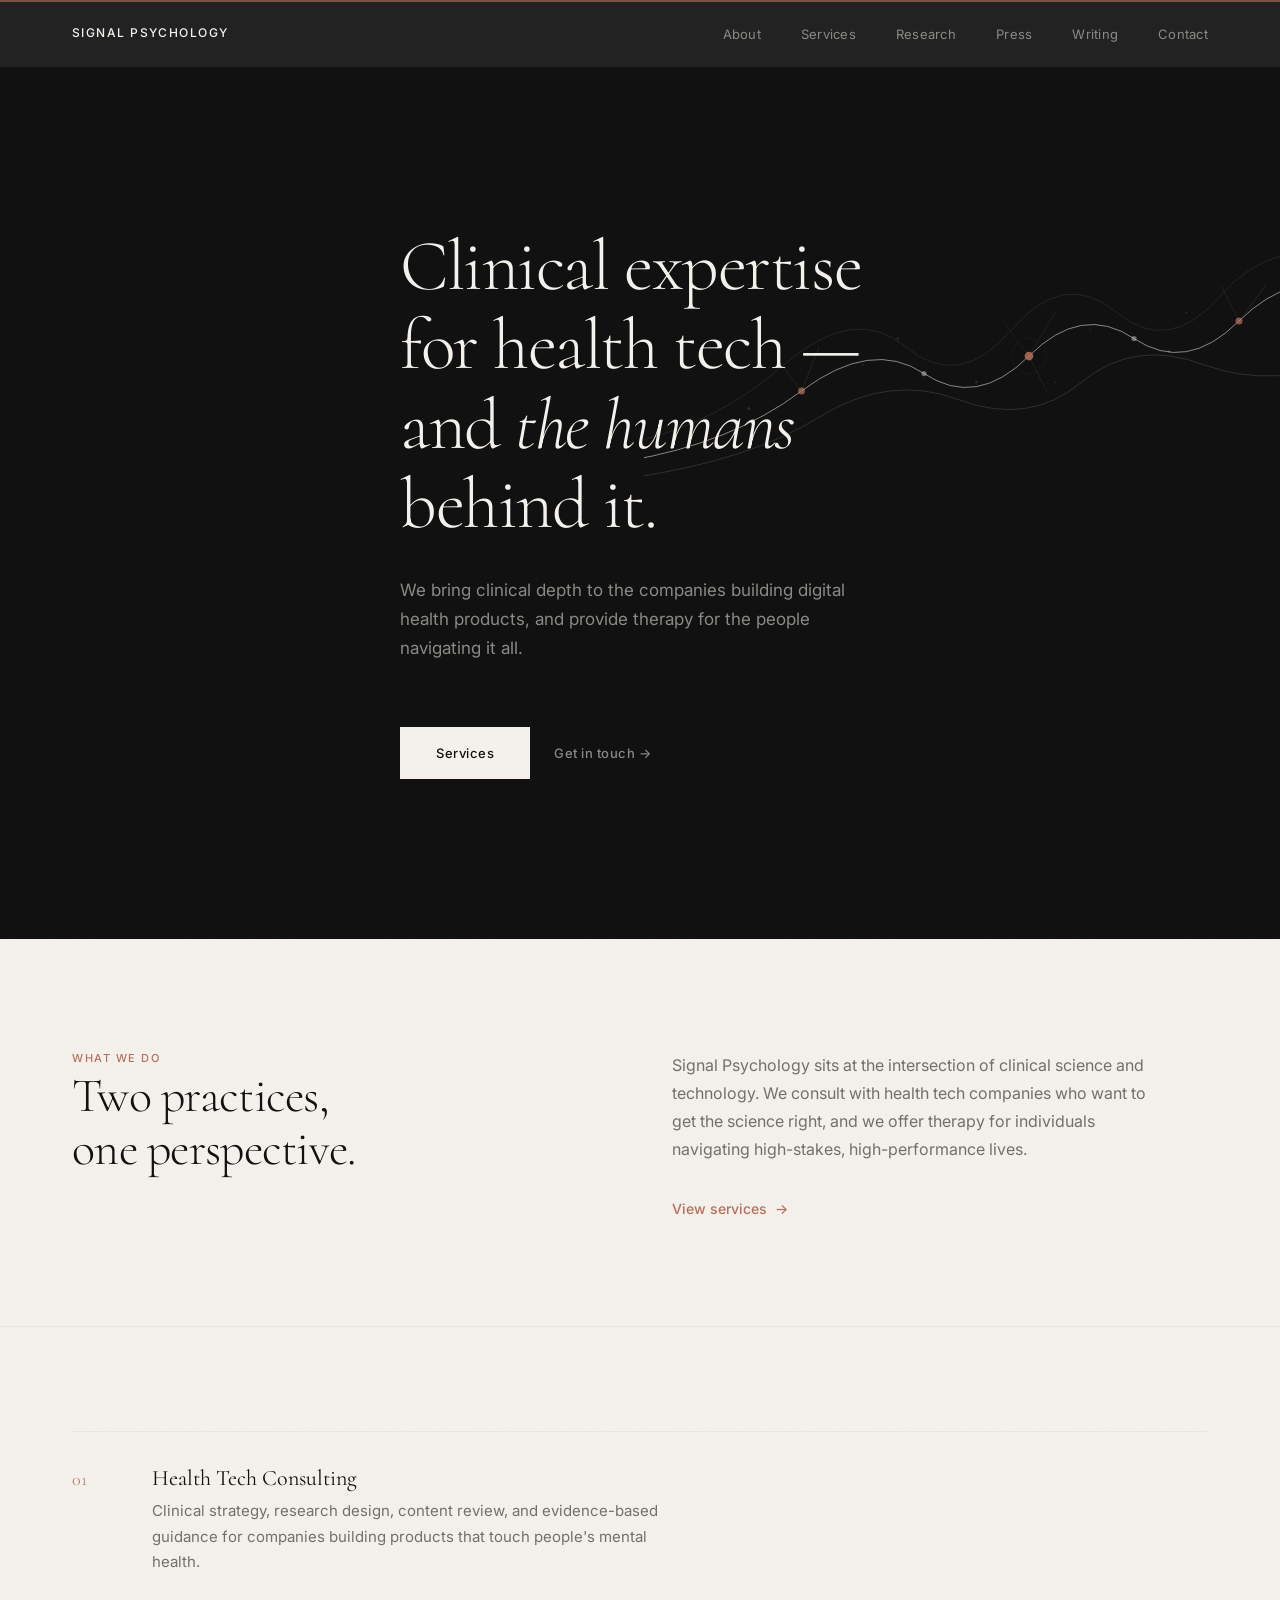
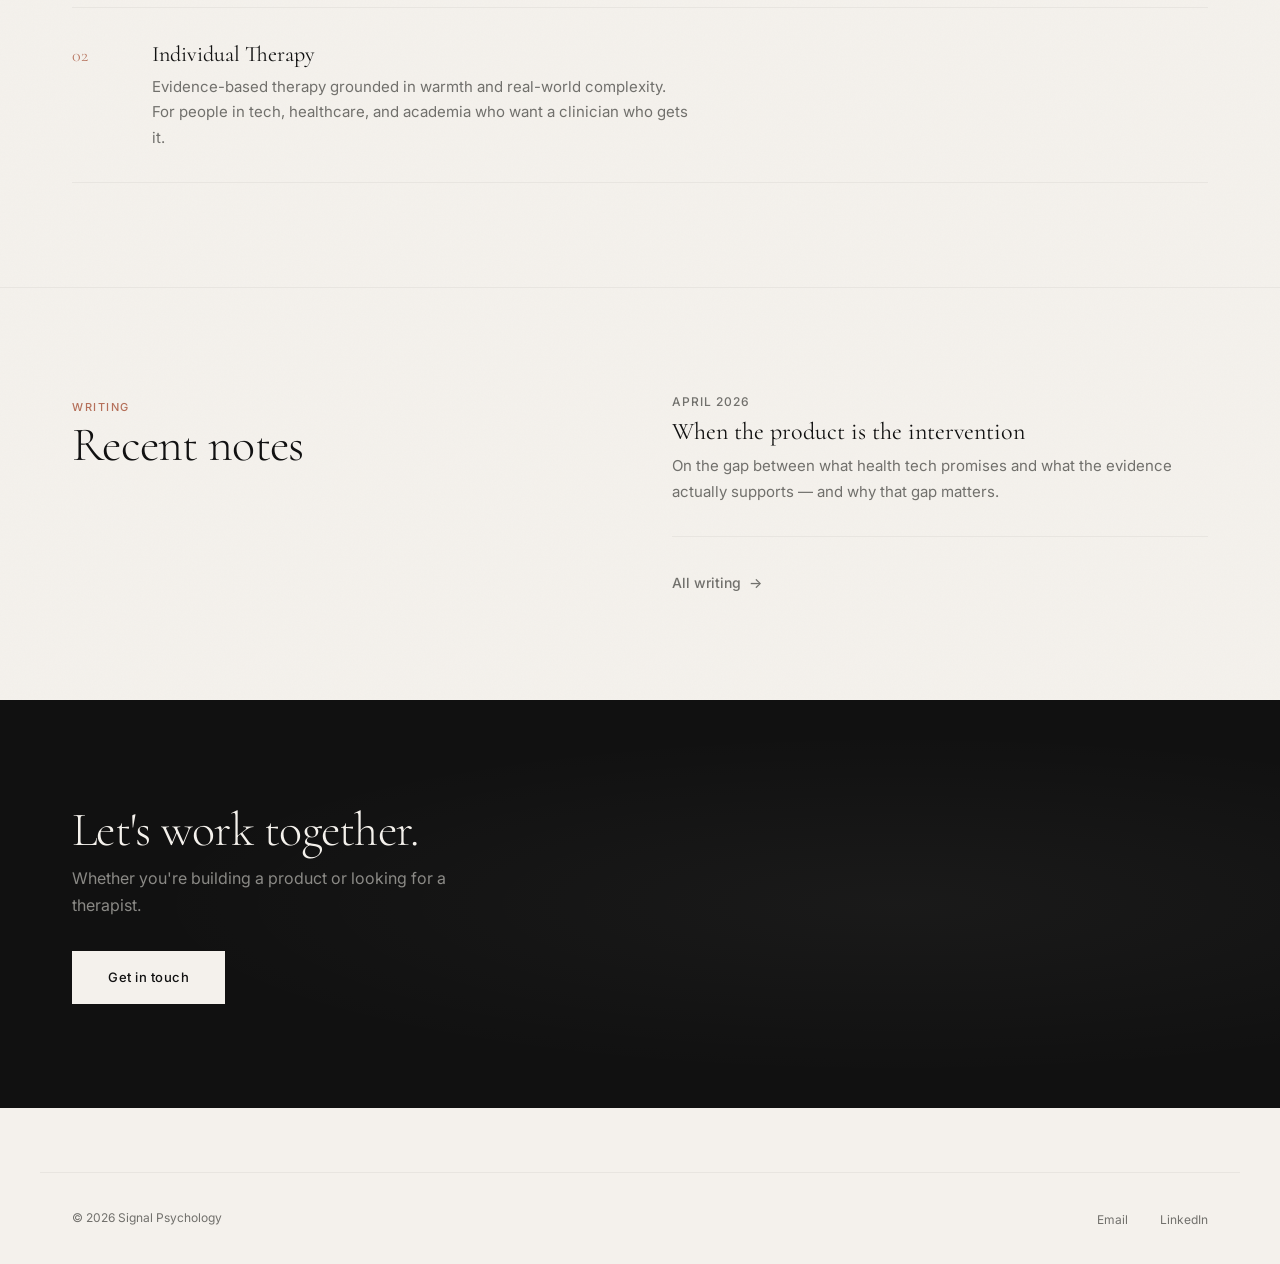
==== index.html @ aa3b462a "Initial commit — Signal Psychology site" ====
<!DOCTYPE html>
<html lang="en">
<head>
  <meta charset="UTF-8">
  <meta name="viewport" content="width=device-width, initial-scale=1.0">
  <link rel="icon" href="img/favicon.svg" type="image/svg+xml">
  <title>Signal Psychology</title>
  <meta name="description" content="Clinical expertise for health tech — and the humans behind it.">
  <link rel="stylesheet" href="css/style.css">
  <style>
    .hero--dark { position: relative; overflow: hidden; }
    .hero__ornament {
      position: absolute;
      top: 5%;
      right: -5%;
      width: 65%;
      max-width: 700px;
      opacity: 1;
      pointer-events: none;
      z-index: 0;
    }
    .hero--dark .container { position: relative; z-index: 1; }

    /* Paper grain on light sections */
    .section, .hero--light {
      background-image: url("data:image/svg+xml,%3Csvg width='200' height='200' xmlns='http://www.w3.org/2000/svg'%3E%3Cfilter id='n'%3E%3CfeTurbulence type='fractalNoise' baseFrequency='0.75' numOctaves='4' stitchTiles='stitch'/%3E%3C/filter%3E%3Crect width='100%25' height='100%25' filter='url(%23n)' opacity='0.025'/%3E%3C/svg%3E");
    }

    /* Service number hover */
    .service-item__num {
      transition: transform 0.3s ease, opacity 0.3s ease;
    }
    .service-item:hover .service-item__num {
      transform: translateY(-2px);
      opacity: 0.5;
    }
  </style>
</head>
<body>

  <nav class="nav nav--dark">
    <div class="container">
      <a href="index.html" class="nav__logo">Signal Psychology</a>
      <ul class="nav__links" id="navLinks">
        <li><a href="about.html">About</a></li>
        <li><a href="services.html">Services</a></li>
        <li><a href="research.html">Research</a></li>
        <li><a href="press.html">Press</a></li>
        <li><a href="blog.html">Writing</a></li>
        <li><a href="contact.html">Contact</a></li>
      </ul>
      <button class="nav__mobile-toggle" onclick="document.getElementById('navLinks').classList.toggle('open')" aria-label="Menu">
        <span></span><span></span>
      </button>
    </div>
  </nav>

  <section class="hero--dark">
    <img src="img/illust-signal.svg" alt="" class="hero__ornament" aria-hidden="true">
    <div class="container">
      <h1 class="reveal">Clinical expertise<br>for health tech —<br>and <em>the humans</em><br>behind it.</h1>
      <p class="hero__sub reveal reveal-d1">We bring clinical depth to the companies building digital health products, and provide therapy for the people navigating it all.</p>
      <div class="hero__actions reveal reveal-d2">
        <a href="services.html" class="btn btn--white">Services</a>
        <a href="contact.html" class="btn btn--ghost">Get in touch</a>
      </div>
    </div>
  </section>

  <!-- What we do -->
  <section class="section">
    <div class="container">
      <div class="split">
        <div>
          <span class="eyebrow">What we do</span>
          <h2>Two practices,<br>one perspective.</h2>
        </div>
        <div style="padding-top: 0.5rem;">
          <p style="color: var(--text-muted); max-width: 480px; line-height: 1.75; margin-bottom: var(--space-md);">Signal Psychology sits at the intersection of clinical science and technology. We consult with health tech companies who want to get the science right, and we offer therapy for individuals navigating high-stakes, high-performance lives.</p>
          <a href="services.html" class="link-arrow">View services</a>
        </div>
      </div>
    </div>
  </section>

  <!-- Services preview -->
  <section class="section section--border">
    <div class="container">
      <ul class="service-list">
        <li class="service-item">
          <span class="service-item__num">01</span>
          <div>
            <h3>Health Tech Consulting</h3>
            <p>Clinical strategy, research design, content review, and evidence-based guidance for companies building products that touch people's mental health.</p>
          </div>
        </li>
        <li class="service-item">
          <span class="service-item__num">02</span>
          <div>
            <h3>Individual Therapy</h3>
            <p>Evidence-based therapy grounded in warmth and real-world complexity. For people in tech, healthcare, and academia who want a clinician who gets it.</p>
          </div>
        </li>
      </ul>
    </div>
  </section>

  <!-- Recent writing -->
  <section class="section section--border">
    <div class="container">
      <div class="split">
        <div>
          <span class="eyebrow">Writing</span>
          <h2>Recent notes</h2>
        </div>
        <div>
          <ul class="post-list">
            <li class="post-item" style="padding-top: 0;">
              <p class="post-item__date">April 2026</p>
              <h3><a href="blog/sample-post.html">When the product is the intervention</a></h3>
              <p class="post-item__excerpt">On the gap between what health tech promises and what the evidence actually supports — and why that gap matters.</p>
            </li>
          </ul>
          <div style="margin-top: var(--space-md);">
            <a href="blog.html" class="link-arrow link-arrow--muted">All writing</a>
          </div>
        </div>
      </div>
    </div>
  </section>

  <!-- CTA -->
  <section class="cta">
    <div class="container">
      <h2>Let's work together.</h2>
      <p>Whether you're building a product or looking for a therapist.</p>
      <a href="contact.html" class="btn btn--white">Get in touch</a>
    </div>
  </section>

  <footer class="footer">
    <div class="container">
      <p class="footer__copy">&copy; 2026 Signal Psychology</p>
      <ul class="footer__links">
        <li><a href="mailto:hello@signalpsychology.com">Email</a></li>
        <li><a href="https://linkedin.com" target="_blank" rel="noopener">LinkedIn</a></li>
      </ul>
    </div>
  </footer>

</body>
</html>
---- css/style.css ----
/* ============================================
   Signal Psychology
   Editorial monochrome — Unseen / Oura / ETQ
   ============================================ */

@import url('https://fonts.googleapis.com/css2?family=Cormorant:ital,wght@0,300;0,400;0,500;1,300;1,400&family=Inter:wght@400;500&display=swap');

:root {
  --bg: #F4F1EC;
  --surface: #FFFFFF;
  --text: #111111;
  --text-muted: #71706C;
  --border: #DAD7D1;
  --border-light: #E8E5E0;
  --hero-bg: #111111;
  --hero-text: #F4F1EC;
  --hero-muted: #8A8985;
  --accent: #B5705A;
  --accent-light: rgba(181, 112, 90, 0.12);
  --accent-hover: #9E5F4B;
  --font-sans: 'Inter', -apple-system, BlinkMacSystemFont, 'Segoe UI', sans-serif;
  --font-serif: 'Cormorant', 'Georgia', serif;
  --max-width: 1200px;
  --max-narrow: 680px;
  --space-xs: 0.5rem;
  --space-sm: 1rem;
  --space-md: 2rem;
  --space-lg: 4rem;
  --space-xl: 6.5rem;
  --space-2xl: 10rem;
  --radius: 0px;
}

/* Reset */
*, *::before, *::after { box-sizing: border-box; margin: 0; padding: 0; }
html { -webkit-font-smoothing: antialiased; -moz-osx-font-smoothing: grayscale; scroll-behavior: smooth; }
body { font-family: var(--font-sans); color: var(--text); background: var(--bg); line-height: 1.7; font-size: 1rem; }
img { max-width: 100%; display: block; }
a { color: var(--text); text-decoration: none; }

/* Typography */
h1, h2, h3 { font-family: var(--font-serif); font-weight: 300; line-height: 1.1; }
h1 { font-size: clamp(2.75rem, 6vw, 4.5rem); letter-spacing: -0.02em; }
h2 { font-size: clamp(2rem, 4vw, 3rem); letter-spacing: -0.015em; }
h3 { font-size: 1.5rem; font-weight: 400; }
p + p { margin-top: var(--space-sm); }

/* Layout */
.container { max-width: var(--max-width); margin: 0 auto; padding: 0 var(--space-md); }
.container--narrow { max-width: var(--max-narrow); }

/* Animations */
@keyframes fadeIn { from { opacity: 0; transform: translateY(20px); } to { opacity: 1; transform: translateY(0); } }
.reveal { animation: fadeIn 0.8s ease-out both; }
.reveal-d1 { animation-delay: 0.12s; }
.reveal-d2 { animation-delay: 0.24s; }
.reveal-d3 { animation-delay: 0.4s; }

/* ============================================
   Nav
   ============================================ */
.nav {
  padding: 1.25rem 0;
  position: sticky;
  top: 0;
  z-index: 100;
  background: rgba(244, 241, 236, 0.9);
  backdrop-filter: blur(16px);
  -webkit-backdrop-filter: blur(16px);
}

.nav::before {
  content: '';
  position: absolute;
  top: 0;
  left: 0;
  right: 0;
  height: 2px;
  background: var(--accent);
}
.nav--dark::before { background: var(--accent); opacity: 0.6; }

.nav .container { display: flex; align-items: center; justify-content: space-between; }

.nav__logo {
  font-family: var(--font-sans);
  font-size: 0.75rem;
  font-weight: 500;
  text-transform: uppercase;
  letter-spacing: 0.12em;
  color: var(--text);
}
.nav__logo:hover { color: var(--text); }

.nav__links { list-style: none; display: flex; gap: 2.5rem; }
.nav__links a {
  font-size: 0.8125rem;
  color: var(--text-muted);
  letter-spacing: 0.02em;
  transition: color 0.3s ease;
}
.nav__links a:hover, .nav__links a.active { color: var(--accent); }

.nav__mobile-toggle { display: none; background: none; border: none; cursor: pointer; padding: var(--space-xs); }
.nav__mobile-toggle span { display: block; width: 18px; height: 1px; background: var(--text); margin: 5px 0; }

/* Dark nav */
.nav--dark { background: rgba(17, 17, 17, 0.92); backdrop-filter: blur(16px); -webkit-backdrop-filter: blur(16px); }
.nav--dark .nav__logo { color: var(--hero-text); }
.nav--dark .nav__links a { color: var(--hero-muted); }
.nav--dark .nav__links a:hover, .nav--dark .nav__links a.active { color: var(--accent); }
.nav--dark .nav__mobile-toggle span { background: var(--hero-text); }

/* ============================================
   Hero — dark, editorial
   ============================================ */
.hero--dark {
  background: var(--hero-bg);
  color: var(--hero-text);
  padding: var(--space-2xl) 0;
  min-height: 85vh;
  display: flex;
  align-items: center;
}

.hero--dark h1 {
  font-weight: 300;
  max-width: 800px;
  margin-bottom: var(--space-md);
}

.hero--dark em {
  font-style: italic;
  font-weight: 300;
}

.hero--dark .hero__sub {
  font-size: 1.0625rem;
  color: var(--hero-muted);
  max-width: 480px;
  line-height: 1.7;
}

.hero__actions {
  margin-top: var(--space-lg);
  display: flex;
  gap: 1.5rem;
  align-items: center;
}

/* Hero — light (inner pages) */
.hero--light {
  padding: var(--space-xl) 0 var(--space-lg);
}

.hero--light .eyebrow {
  font-family: var(--font-sans);
  font-size: 0.75rem;
  text-transform: uppercase;
  letter-spacing: 0.12em;
  color: var(--text-muted);
  margin-bottom: var(--space-sm);
  display: block;
}

.hero--light h1 {
  max-width: 600px;
  padding-bottom: var(--space-sm);
}
.hero--light h1::after {
  content: '';
  display: block;
  width: 48px;
  height: 1px;
  background: var(--accent);
  margin-top: var(--space-sm);
  opacity: 0.6;
}

.hero--light .hero__sub {
  font-size: 1.0625rem;
  color: var(--text-muted);
  max-width: 480px;
  line-height: 1.7;
  margin-top: var(--space-sm);
}

/* ============================================
   Buttons / Links
   ============================================ */
.btn {
  display: inline-block;
  font-family: var(--font-sans);
  font-size: 0.8125rem;
  font-weight: 500;
  letter-spacing: 0.04em;
  padding: 0.9375rem 2.25rem;
  transition: all 0.3s ease;
  cursor: pointer;
  border: none;
  text-decoration: none;
}

.btn--white {
  background: var(--hero-text);
  color: var(--hero-bg);
}
.btn--white:hover {
  background: #FFFFFF;
  color: var(--hero-bg);
}

.btn--dark {
  background: var(--text);
  color: var(--bg);
}
.btn--dark:hover { background: var(--accent); color: #FFFFFF; opacity: 1; }

.btn--outline {
  background: transparent;
  border: 1px solid var(--border);
  color: var(--text);
}
.btn--outline:hover { border-color: var(--text); }

.btn--ghost {
  background: transparent;
  color: var(--hero-muted);
  padding: 0;
  letter-spacing: 0.04em;
}
.btn--ghost:hover { color: var(--hero-text); }
.btn--ghost::after { content: ' →'; transition: margin-left 0.2s ease; }
.btn--ghost:hover::after { margin-left: 4px; }

.link-arrow {
  font-size: 0.875rem;
  font-weight: 500;
  color: var(--accent);
  display: inline-flex;
  align-items: center;
  gap: 0.5rem;
  transition: gap 0.25s ease;
}
.link-arrow:hover { gap: 0.75rem; }
.link-arrow::after { content: '→'; }

.link-arrow--muted { color: var(--text-muted); }
.link-arrow--muted:hover { color: var(--text); }

/* ============================================
   Sections
   ============================================ */
.section { padding: var(--space-xl) 0; }
.section--border { border-top: 1px solid var(--border-light); }

.eyebrow {
  font-family: var(--font-sans);
  font-size: 0.6875rem;
  text-transform: uppercase;
  letter-spacing: 0.14em;
  color: var(--accent);
  margin-bottom: var(--space-md);
  font-weight: 500;
}

/* ============================================
   Two-column layout
   ============================================ */
.split {
  display: grid;
  grid-template-columns: 1fr 1fr;
  gap: var(--space-lg);
  align-items: start;
}

.split--wide-right { grid-template-columns: 5fr 7fr; }
.split--wide-left { grid-template-columns: 7fr 5fr; }

/* ============================================
   Service items (stacked, not cards)
   ============================================ */
.service-list { list-style: none; }

.service-item {
  padding: var(--space-md) 0;
  border-bottom: 1px solid var(--border-light);
  display: grid;
  grid-template-columns: 3rem 1fr;
  gap: var(--space-md);
  align-items: baseline;
  transition: padding-left 0.3s ease;
}

.service-item:first-child { border-top: 1px solid var(--border-light); }

.service-item:hover { padding-left: 0.5rem; }

.service-item__num {
  font-family: var(--font-serif);
  font-size: 1.125rem;
  color: var(--accent);
  font-weight: 300;
  transition: transform 0.3s ease, opacity 0.3s ease;
}
.service-item:hover .service-item__num {
  transform: translateY(-2px);
  opacity: 0.5;
}

.service-item h3 { margin-bottom: 0.5rem; font-size: 1.375rem; }
.service-item p { color: var(--text-muted); font-size: 0.9375rem; line-height: 1.7; max-width: 540px; }

/* ============================================
   Blog list
   ============================================ */
.post-list { list-style: none; }

.post-item {
  padding: var(--space-md) 0;
  border-bottom: 1px solid var(--border-light);
  transition: padding-left 0.3s ease;
}

.post-item:first-child { padding-top: 0; }
.post-item:hover { padding-left: 0.5rem; }

.post-item__date {
  font-size: 0.75rem;
  color: var(--text-muted);
  text-transform: uppercase;
  letter-spacing: 0.08em;
  margin-bottom: 0.375rem;
  font-weight: 500;
}

.post-item h3 { margin-bottom: 0.5rem; }
.post-item h3 a { color: var(--text); transition: opacity 0.2s; }
.post-item h3 a:hover { opacity: 0.6; }
.post-item__excerpt { color: var(--text-muted); font-size: 0.9375rem; max-width: 540px; }

/* ============================================
   Blog post body
   ============================================ */
.post { padding: var(--space-xl) 0 var(--space-2xl); }
.post__date { font-size: 0.75rem; color: var(--text-muted); text-transform: uppercase; letter-spacing: 0.08em; margin-bottom: var(--space-lg); font-weight: 500; }
.post__body { max-width: var(--max-narrow); }
.post__body p { margin-bottom: var(--space-sm); color: var(--text); }
.post__body h2 { margin-top: var(--space-lg); margin-bottom: var(--space-sm); font-size: 2rem; }

/* ============================================
   Bio (about page)
   ============================================ */
.bio {
  display: grid;
  grid-template-columns: 300px 1fr;
  gap: var(--space-xl);
  align-items: start;
}

.bio__photo {
  aspect-ratio: 3/4;
  background: var(--border-light);
  display: flex;
  align-items: center;
  justify-content: center;
  color: var(--text-muted);
  font-size: 0.8125rem;
  position: sticky;
  top: 120px;
}

.bio__text p { color: var(--text-muted); margin-bottom: var(--space-sm); line-height: 1.75; }
.bio__text p:first-of-type {
  font-family: var(--font-serif);
  font-size: 1.375rem;
  font-weight: 300;
  line-height: 1.5;
  color: var(--text);
}

/* ============================================
   Contact form
   ============================================ */
.form { max-width: 440px; }
.form__group { margin-bottom: 1.5rem; }

.form__label {
  display: block;
  font-size: 0.6875rem;
  font-weight: 500;
  text-transform: uppercase;
  letter-spacing: 0.1em;
  color: var(--text-muted);
  margin-bottom: 0.5rem;
}

.form__input,
.form__textarea,
.form__select {
  width: 100%;
  padding: 0.875rem 0;
  border: none;
  border-bottom: 1px solid var(--border);
  font-family: var(--font-sans);
  font-size: 1rem;
  color: var(--text);
  background: transparent;
  outline: none;
  transition: border-color 0.3s ease;
  border-radius: 0;
}

.form__input:focus,
.form__textarea:focus,
.form__select:focus {
  border-bottom-color: var(--text);
}

.form__textarea { min-height: 120px; resize: vertical; }

.form__select {
  appearance: none;
  cursor: pointer;
  background-image: url("data:image/svg+xml,%3Csvg xmlns='http://www.w3.org/2000/svg' width='10' height='10' viewBox='0 0 24 24' fill='none' stroke='%2371706C' stroke-width='1.5'%3E%3Cpath d='M6 9l6 6 6-6'/%3E%3C/svg%3E");
  background-repeat: no-repeat;
  background-position: right 0 center;
}

/* ============================================
   CTA band
   ============================================ */
.cta {
  background: var(--hero-bg);
  color: var(--hero-text);
  padding: var(--space-xl) 0;
  position: relative;
  overflow: hidden;
}
.cta::before {
  content: '';
  position: absolute;
  top: 0;
  left: 0;
  right: 0;
  bottom: 0;
  background: radial-gradient(ellipse at 70% 50%, rgba(244, 241, 236, 0.04) 0%, transparent 60%);
  pointer-events: none;
}

.cta h2 { margin-bottom: var(--space-xs); }
.cta p { color: var(--hero-muted); margin-bottom: var(--space-md); max-width: 420px; }

/* ============================================
   Footer
   ============================================ */
.footer { padding: var(--space-lg) 0 var(--space-md); }
.footer .container {
  display: flex;
  justify-content: space-between;
  align-items: center;
  padding-top: var(--space-md);
  border-top: 1px solid var(--border-light);
}
.footer__copy { font-size: 0.75rem; color: var(--text-muted); }
.footer__links { list-style: none; display: flex; gap: 2rem; }
.footer__links a { font-size: 0.75rem; color: var(--text-muted); transition: color 0.25s; }
.footer__links a:hover { color: var(--text); }

/* ============================================
   Paper grain texture
   ============================================ */
.section,
.hero--light {
  background-image: url("data:image/svg+xml,%3Csvg width='200' height='200' xmlns='http://www.w3.org/2000/svg'%3E%3Cfilter id='n'%3E%3CfeTurbulence type='fractalNoise' baseFrequency='0.75' numOctaves='4' stitchTiles='stitch'/%3E%3C/filter%3E%3Crect width='100%25' height='100%25' filter='url(%23n)' opacity='0.025'/%3E%3C/svg%3E");
}

/* ============================================
   Responsive
   ============================================ */
@media (max-width: 768px) {
  .hero--dark { min-height: 70vh; padding: var(--space-xl) 0; }
  .split, .bio { grid-template-columns: 1fr; }
  .bio__photo { max-width: 220px; position: static; }
  .service-item { grid-template-columns: 2rem 1fr; }
  .nav__links { display: none; }
  .nav__mobile-toggle { display: block; }
  .nav__links.open {
    display: flex; flex-direction: column; position: absolute;
    top: 100%; left: 0; right: 0;
    background: var(--bg); padding: var(--space-sm) var(--space-md) var(--space-md);
    border-bottom: 1px solid var(--border-light); gap: var(--space-sm);
  }
  .nav--dark .nav__links.open { background: var(--hero-bg); }
  .footer .container { flex-direction: column; gap: var(--space-sm); text-align: center; }
  .hero__actions { flex-direction: column; align-items: flex-start; }
}
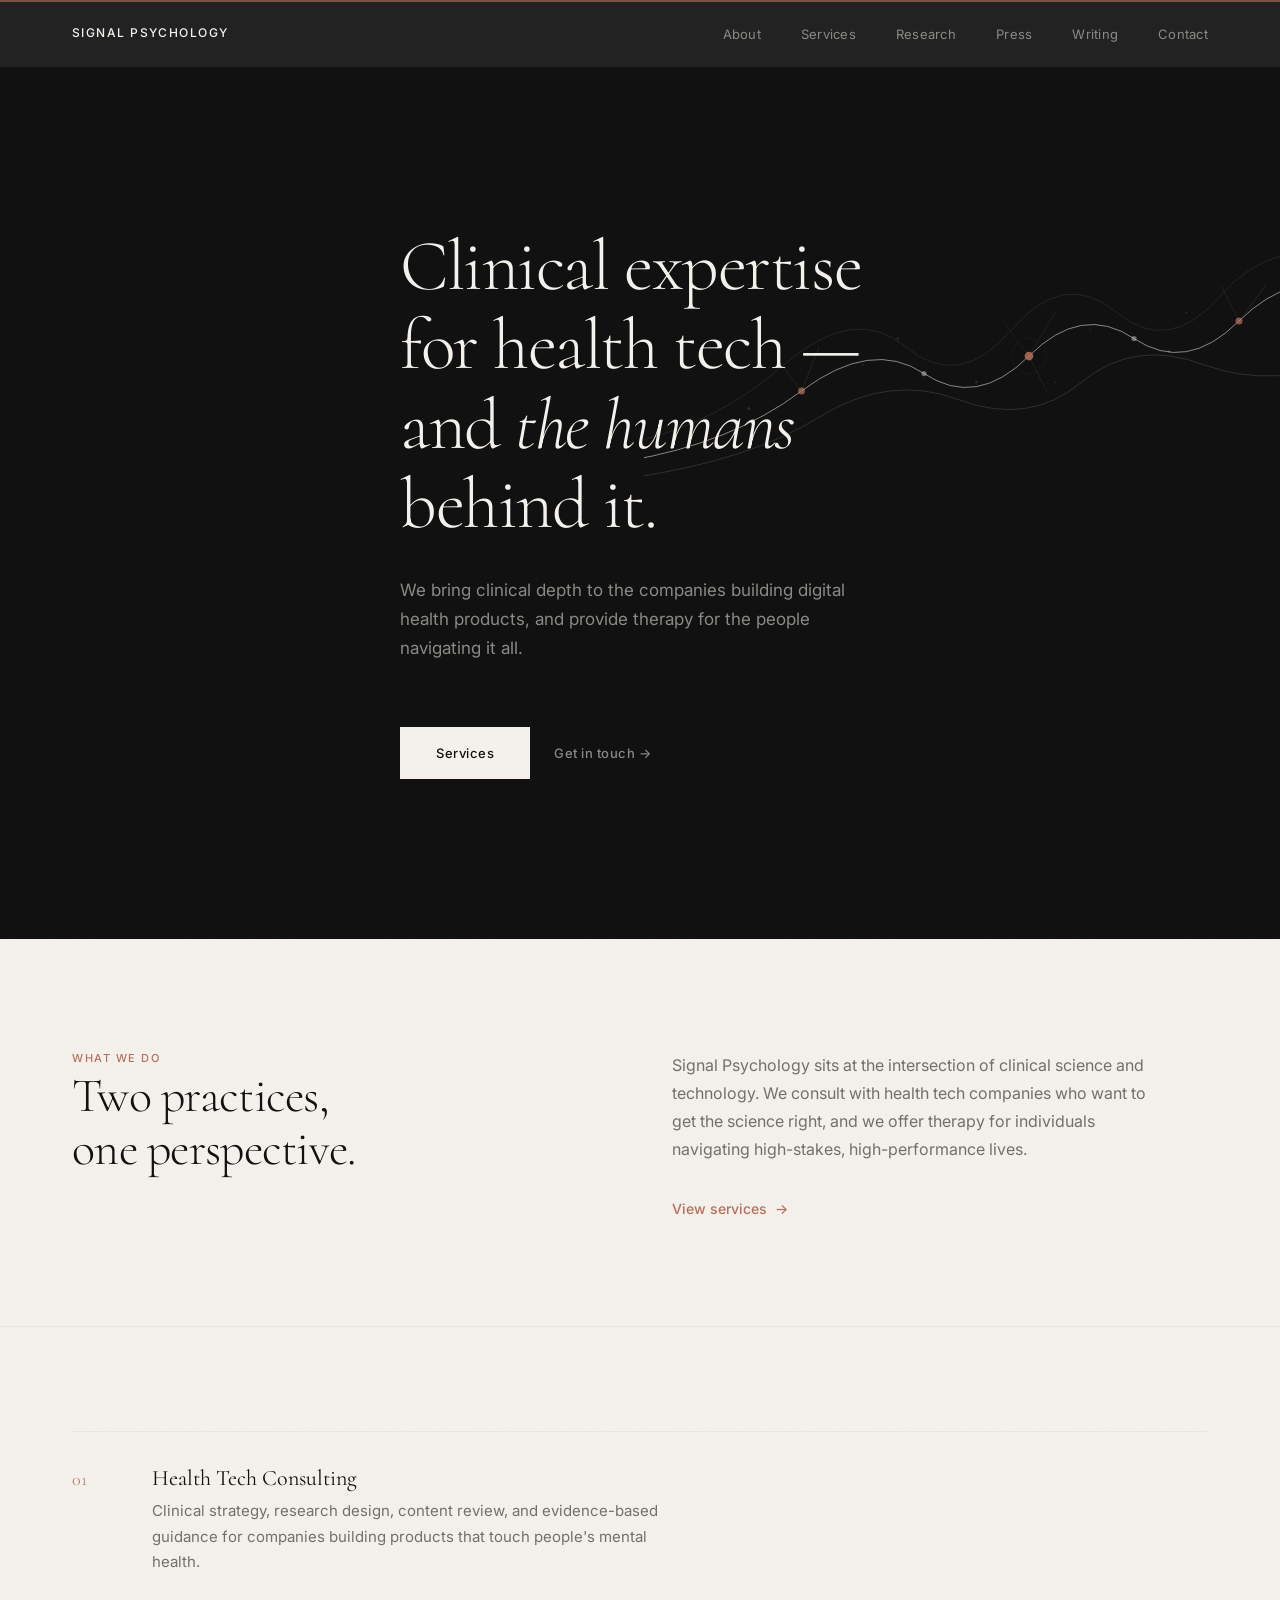
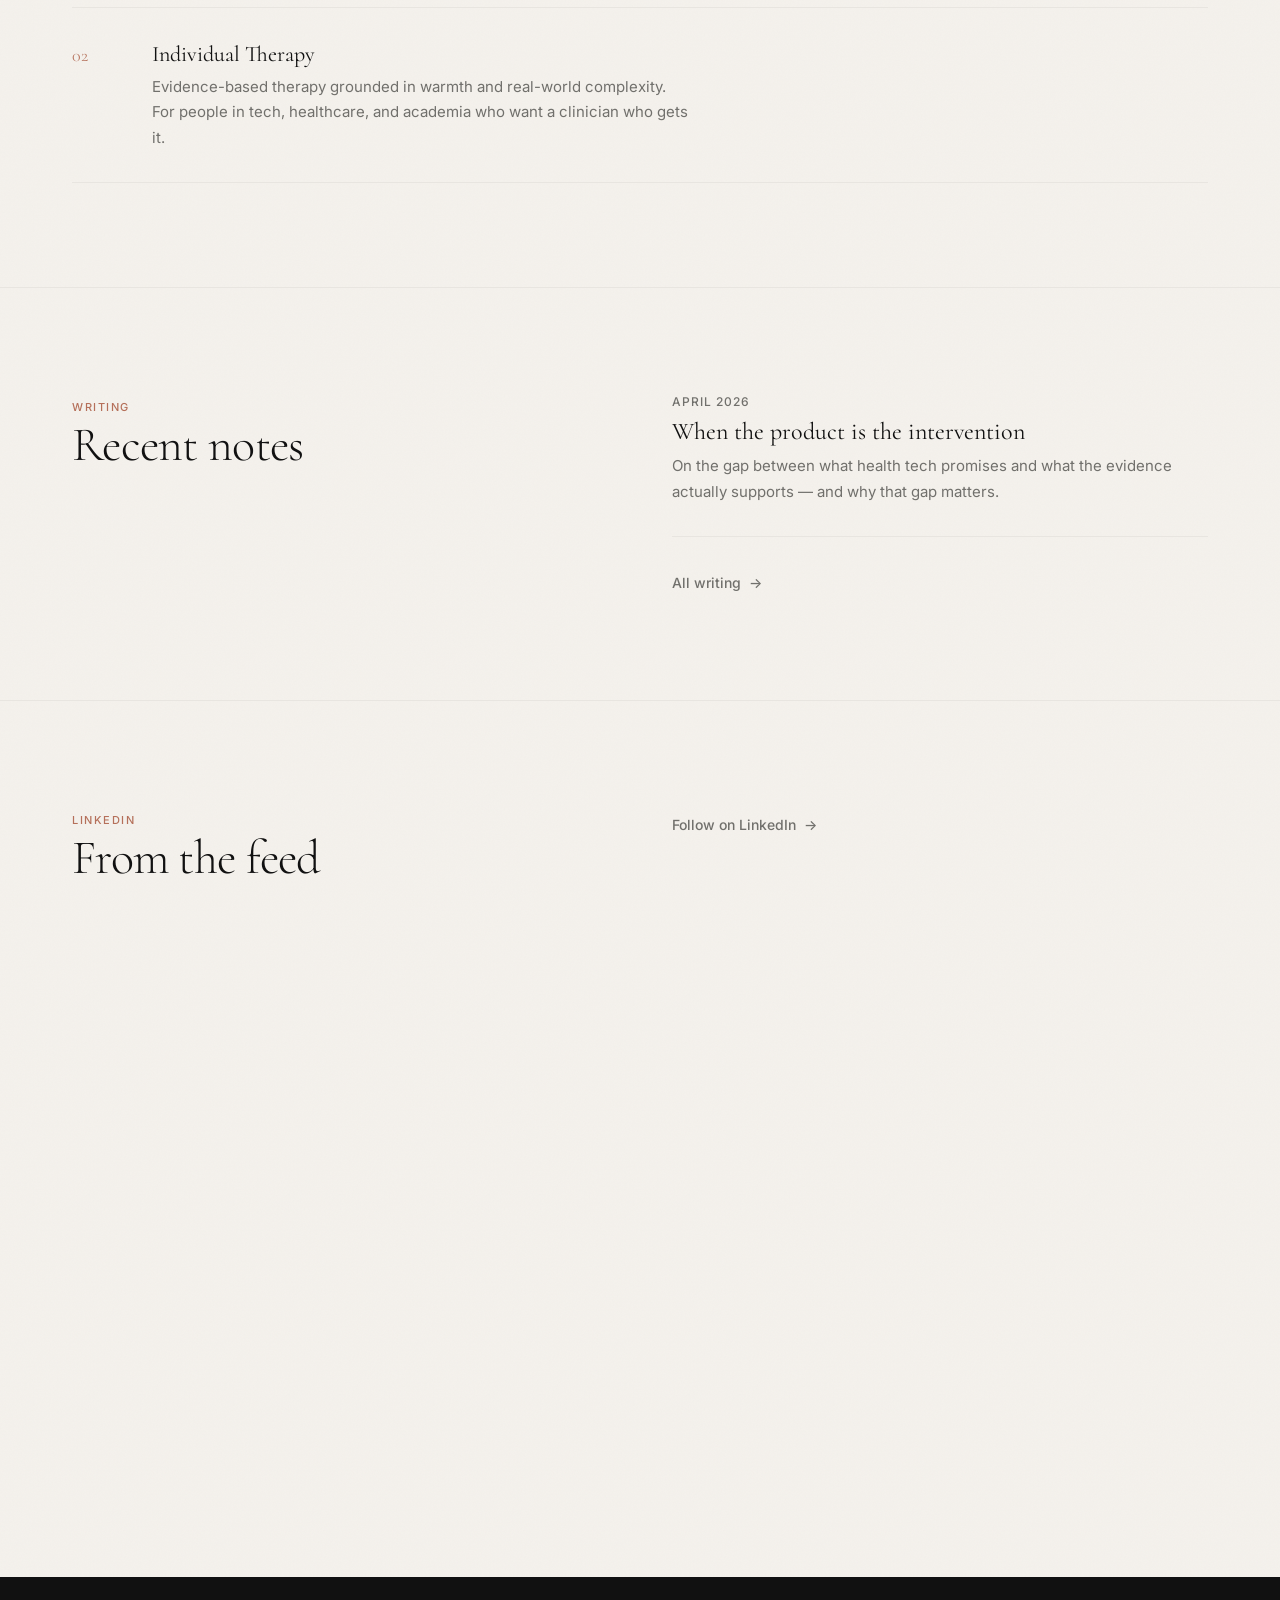
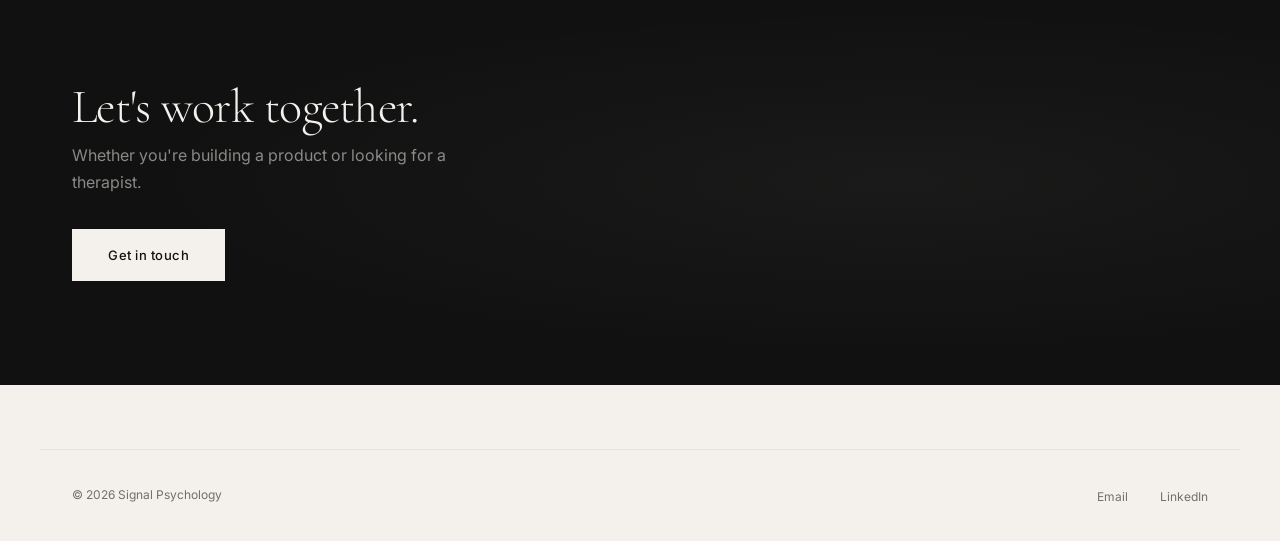
==== commit d5e580fa: "Add LinkedIn feed section, accent color, illustrations" ====
--- a/index.html
+++ b/index.html
@@ -26,6 +26,31 @@
       background-image: url("data:image/svg+xml,%3Csvg width='200' height='200' xmlns='http://www.w3.org/2000/svg'%3E%3Cfilter id='n'%3E%3CfeTurbulence type='fractalNoise' baseFrequency='0.75' numOctaves='4' stitchTiles='stitch'/%3E%3C/filter%3E%3Crect width='100%25' height='100%25' filter='url(%23n)' opacity='0.025'/%3E%3C/svg%3E");
     }
 
+    /* LinkedIn feed — horizontal scroll */
+    .linkedin-feed {
+      display: flex;
+      gap: var(--space-md);
+      overflow-x: auto;
+      scroll-snap-type: x mandatory;
+      -webkit-overflow-scrolling: touch;
+      padding-bottom: var(--space-sm);
+      scrollbar-width: thin;
+      scrollbar-color: var(--border) transparent;
+    }
+    .linkedin-feed::-webkit-scrollbar { height: 4px; }
+    .linkedin-feed::-webkit-scrollbar-track { background: transparent; }
+    .linkedin-feed::-webkit-scrollbar-thumb { background: var(--border); border-radius: 2px; }
+    .linkedin-feed__item {
+      flex: 0 0 auto;
+      width: 504px;
+      max-width: 85vw;
+      scroll-snap-align: start;
+    }
+    .linkedin-feed__item iframe {
+      width: 100%;
+      border-radius: 0;
+    }
+
     /* Service number hover */
     .service-item__num {
       transition: transform 0.3s ease, opacity 0.3s ease;
@@ -129,6 +154,35 @@
     </div>
   </section>
 
+  <!-- LinkedIn -->
+  <section class="section section--border">
+    <div class="container">
+      <div class="split" style="margin-bottom: var(--space-lg);">
+        <div>
+          <span class="eyebrow">LinkedIn</span>
+          <h2>From the feed</h2>
+        </div>
+        <div style="padding-top: 0.5rem; display: flex; align-items: flex-end;">
+          <a href="https://www.linkedin.com/in/cstamatis/" target="_blank" rel="noopener" class="link-arrow link-arrow--muted">Follow on LinkedIn</a>
+        </div>
+      </div>
+      <div class="linkedin-feed">
+        <div class="linkedin-feed__item">
+          <iframe src="https://www.linkedin.com/embed/feed/update/urn:li:share:7444563825854599169" height="500" width="504" frameborder="0" allowfullscreen="" title="Embedded post"></iframe>
+        </div>
+        <div class="linkedin-feed__item">
+          <iframe src="https://www.linkedin.com/embed/feed/update/urn:li:share:7442927093396570112" height="500" width="504" frameborder="0" allowfullscreen="" title="Embedded post"></iframe>
+        </div>
+        <div class="linkedin-feed__item">
+          <iframe src="https://www.linkedin.com/embed/feed/update/urn:li:share:7423047672938373120" height="500" width="504" frameborder="0" allowfullscreen="" title="Embedded post"></iframe>
+        </div>
+        <div class="linkedin-feed__item">
+          <iframe src="https://www.linkedin.com/embed/feed/update/urn:li:ugcPost:7417654657747046400" height="500" width="504" frameborder="0" allowfullscreen="" title="Embedded post"></iframe>
+        </div>
+      </div>
+    </div>
+  </section>
+
   <!-- CTA -->
   <section class="cta">
     <div class="container">
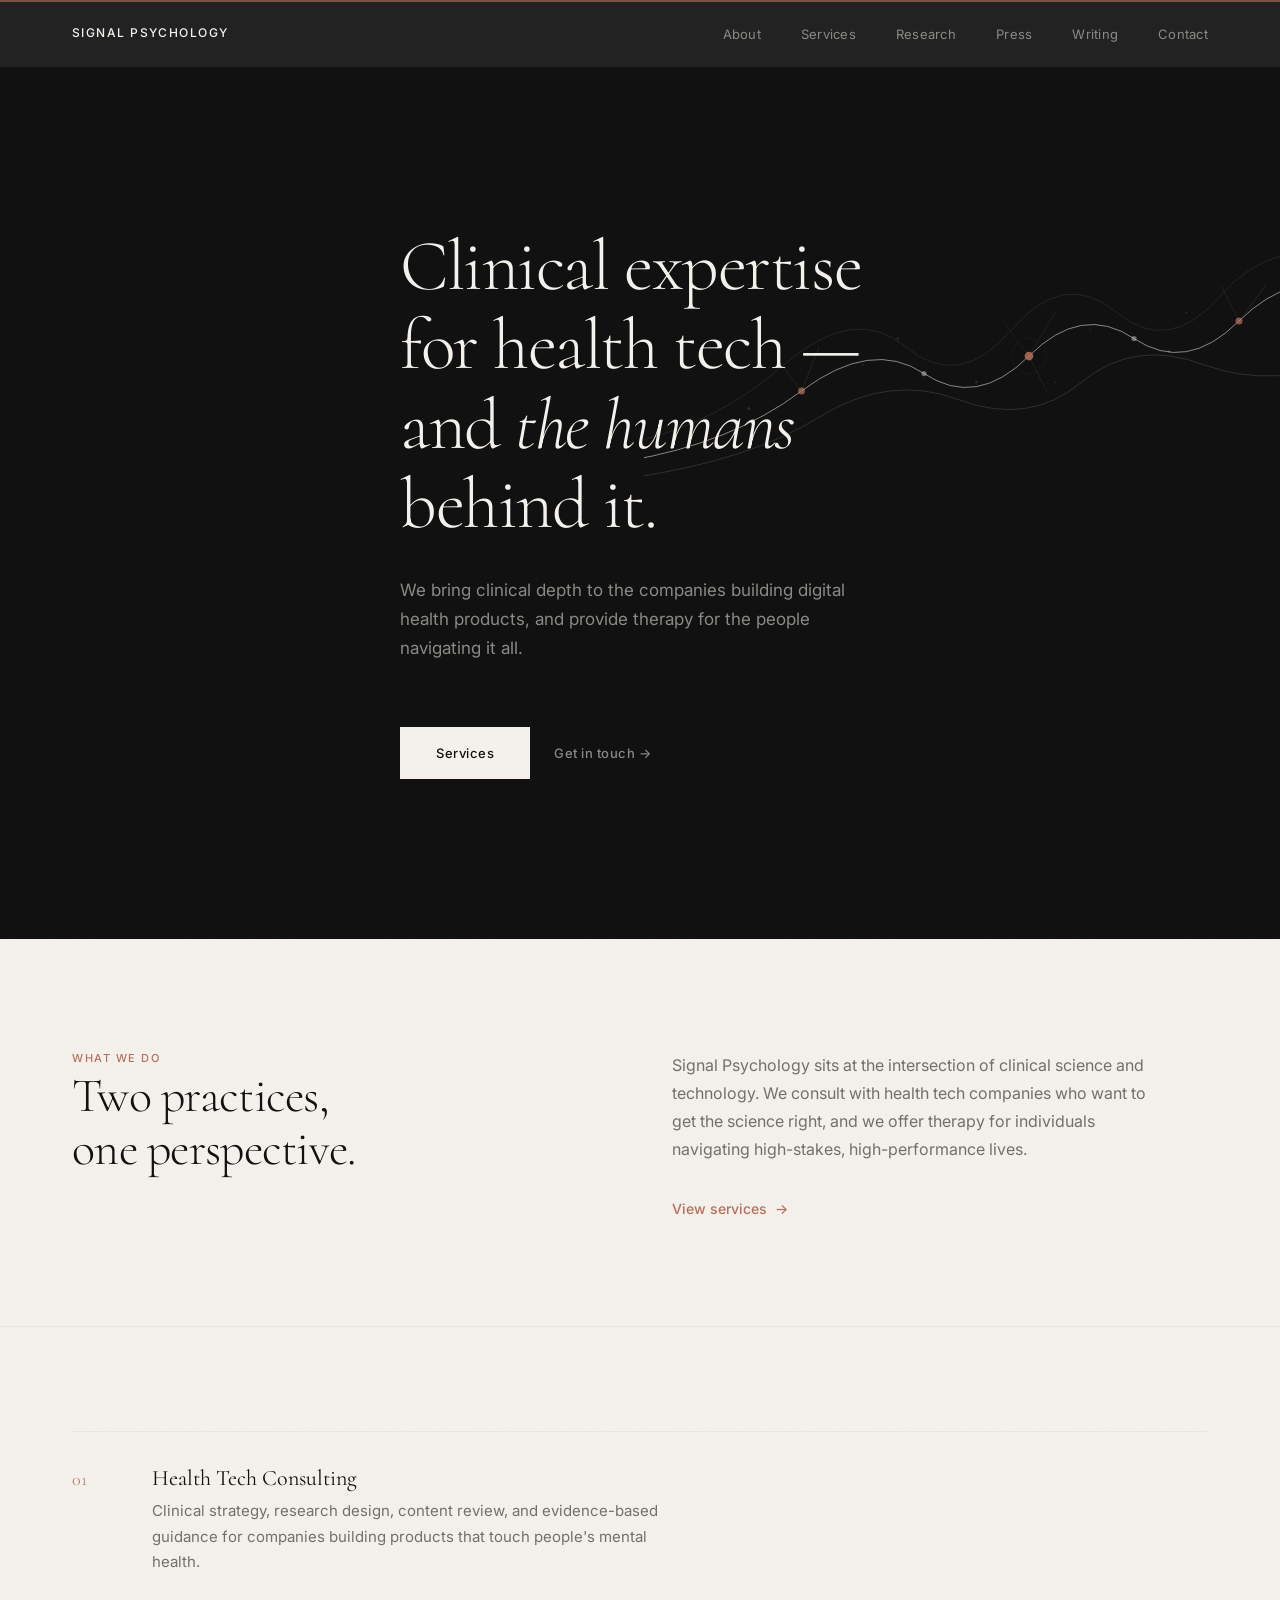
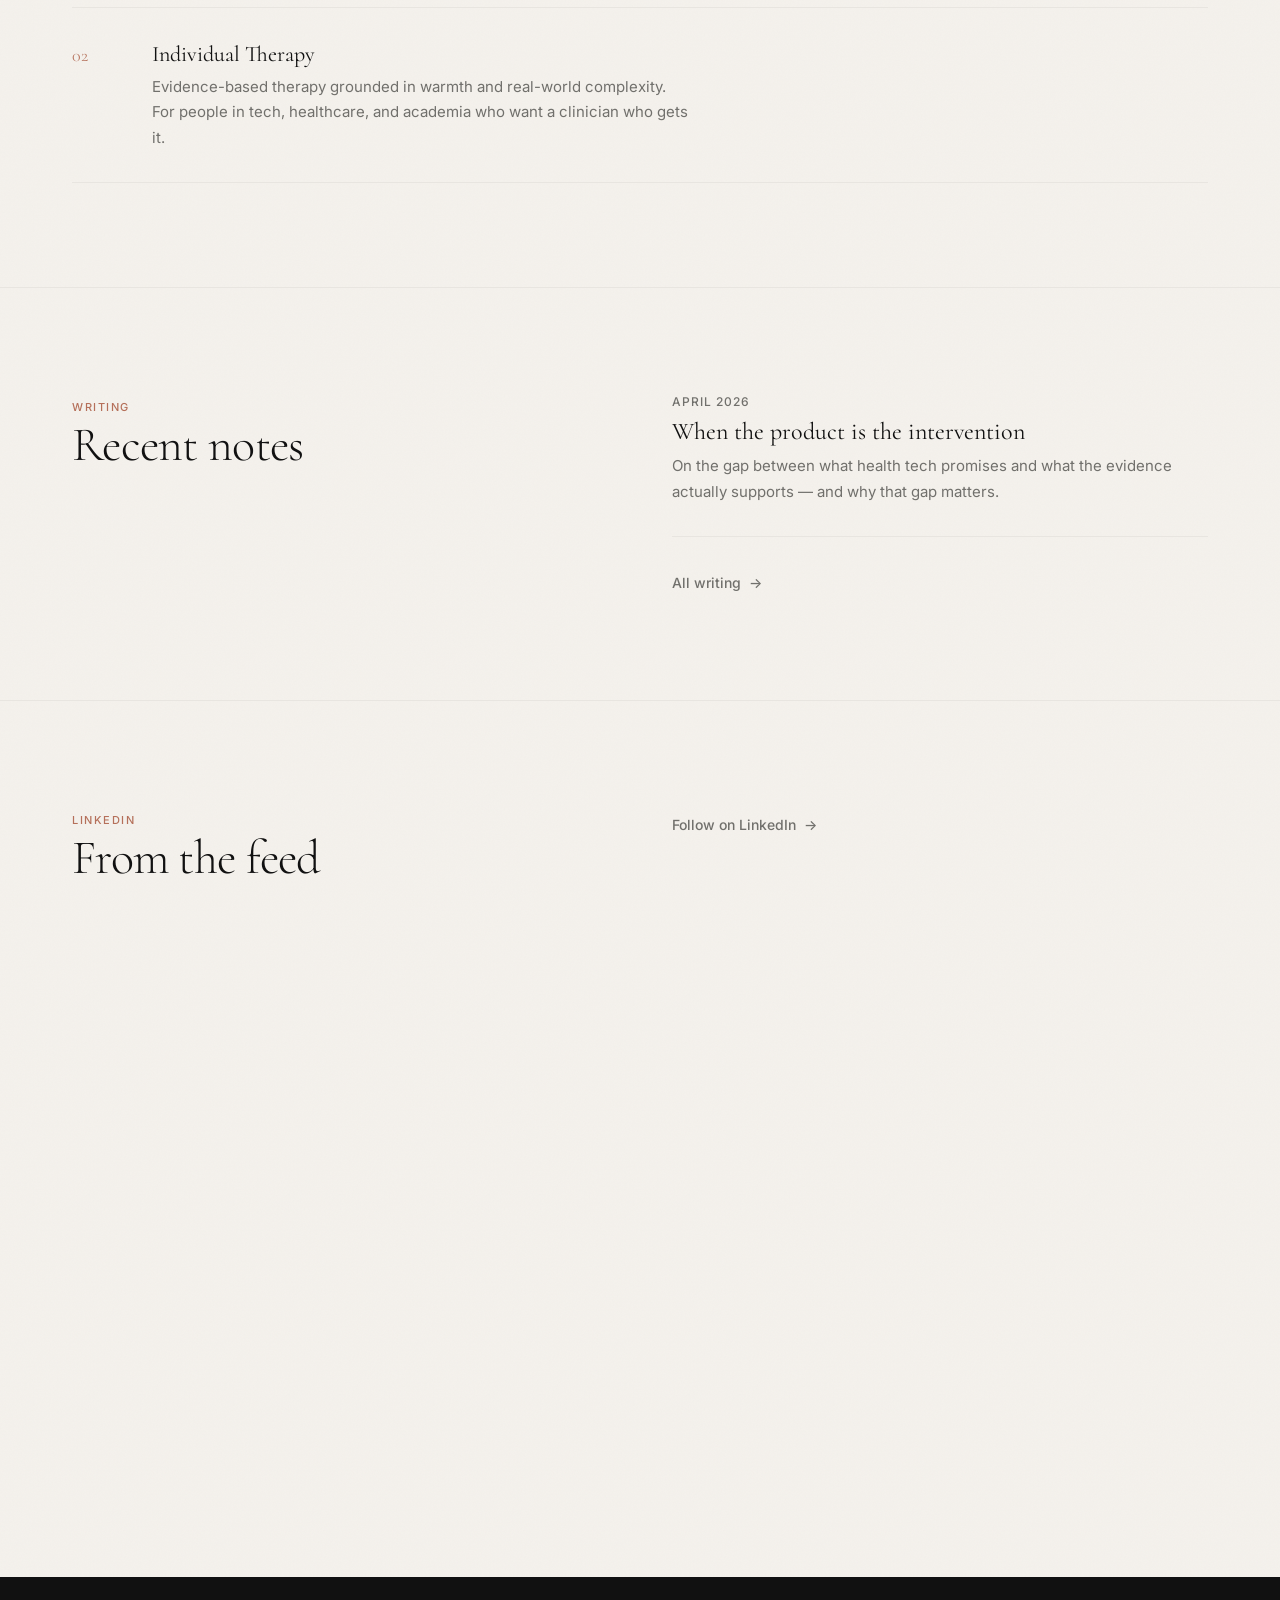
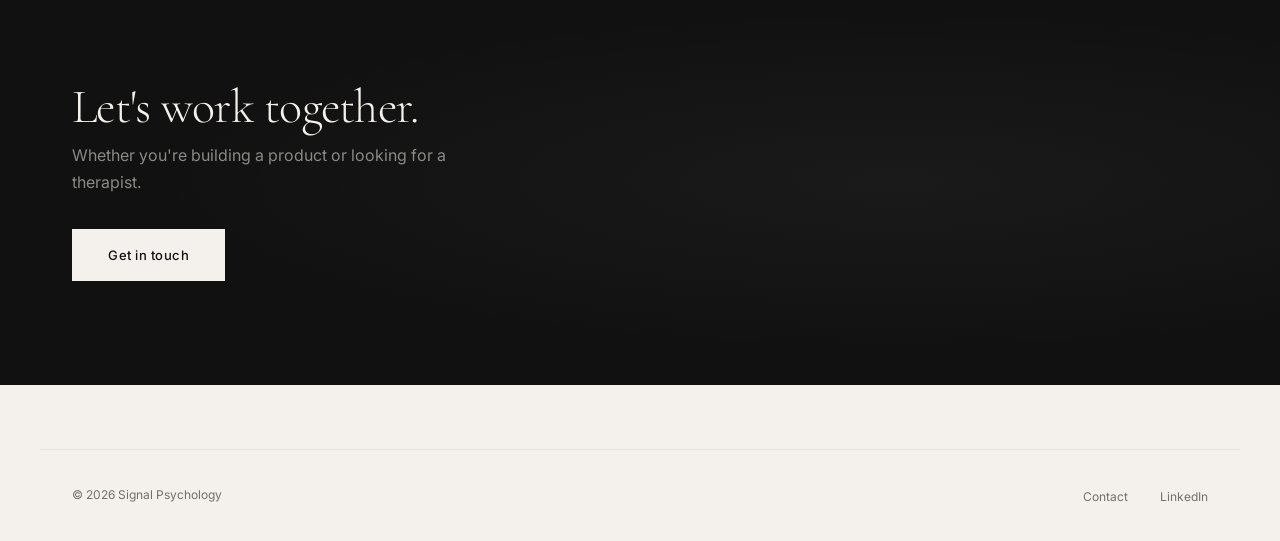
==== commit 38629ef5: "Connect contact form, add LinkedIn feed, accent color, illustrations" ====
--- a/index.html
+++ b/index.html
@@ -196,7 +196,7 @@
     <div class="container">
       <p class="footer__copy">&copy; 2026 Signal Psychology</p>
       <ul class="footer__links">
-        <li><a href="mailto:hello@signalpsychology.com">Email</a></li>
+        <li><a href="contact.html">Contact</a></li>
         <li><a href="https://linkedin.com" target="_blank" rel="noopener">LinkedIn</a></li>
       </ul>
     </div>
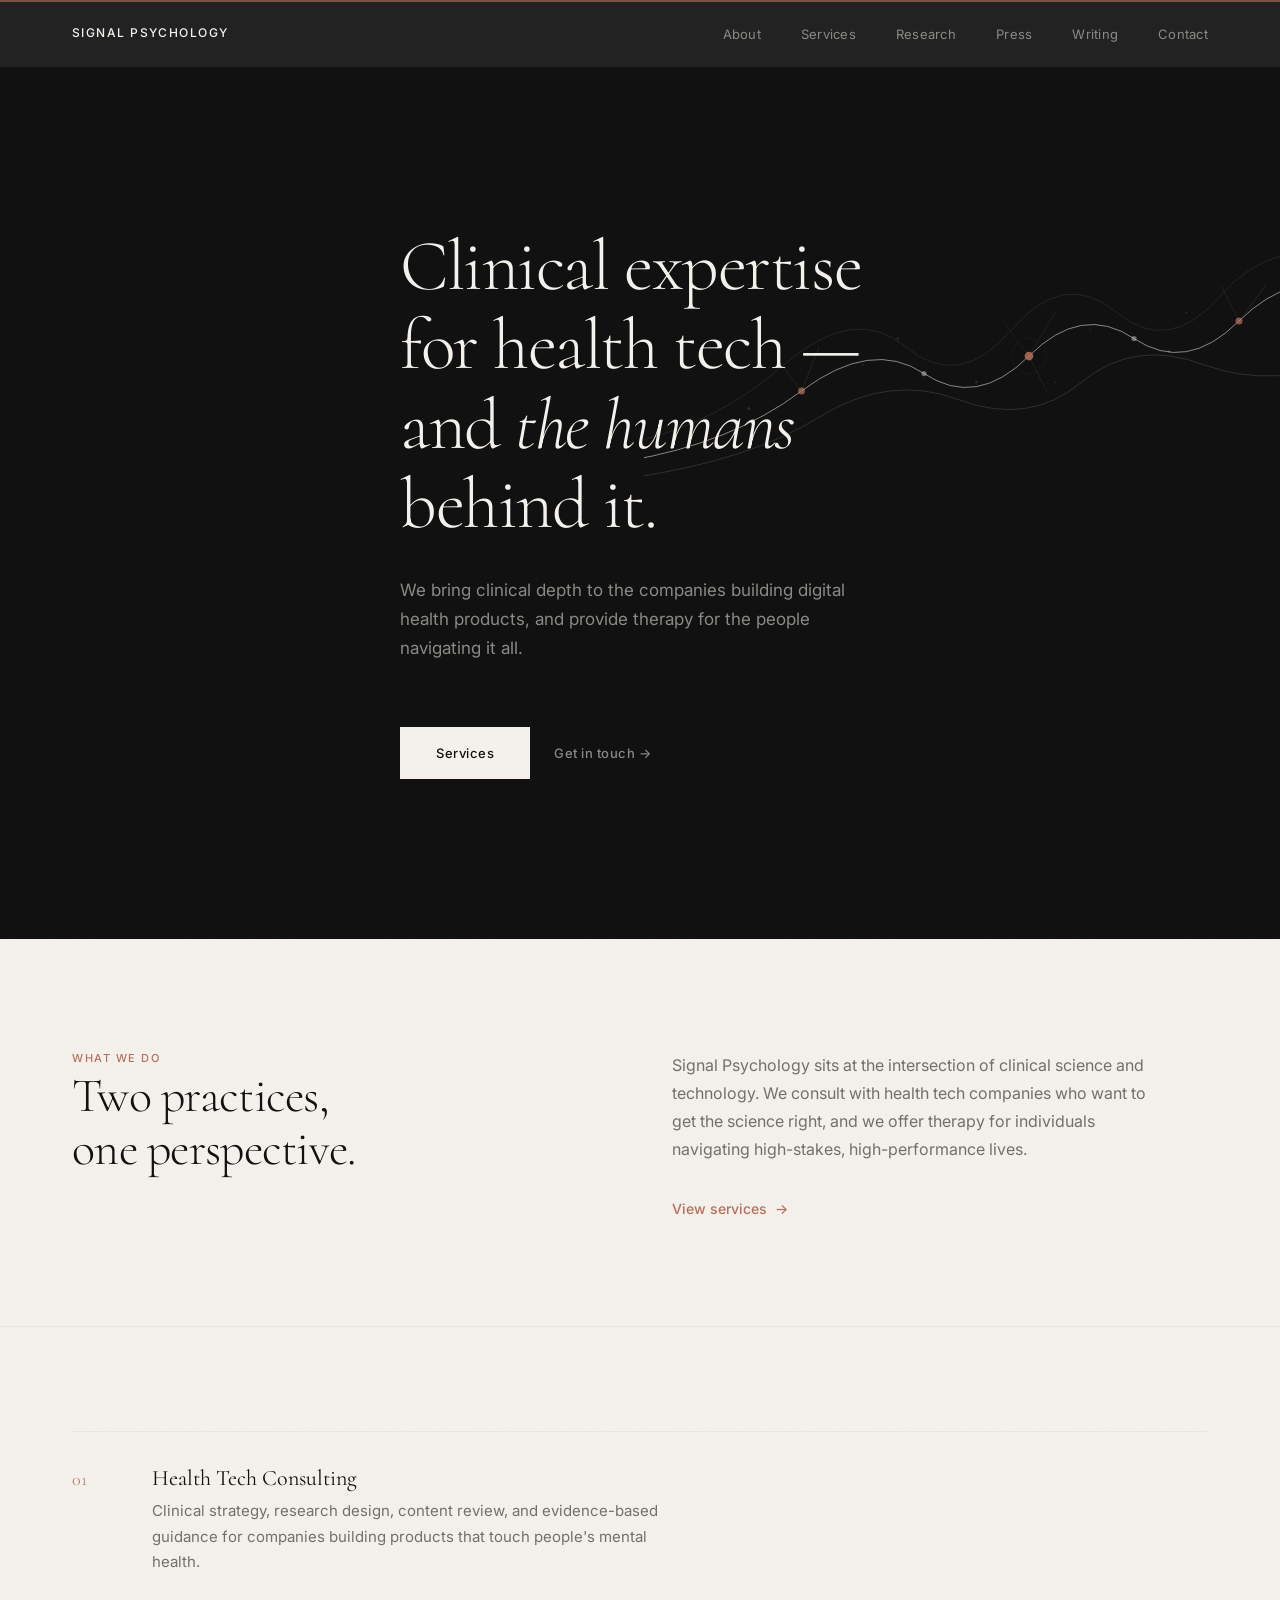
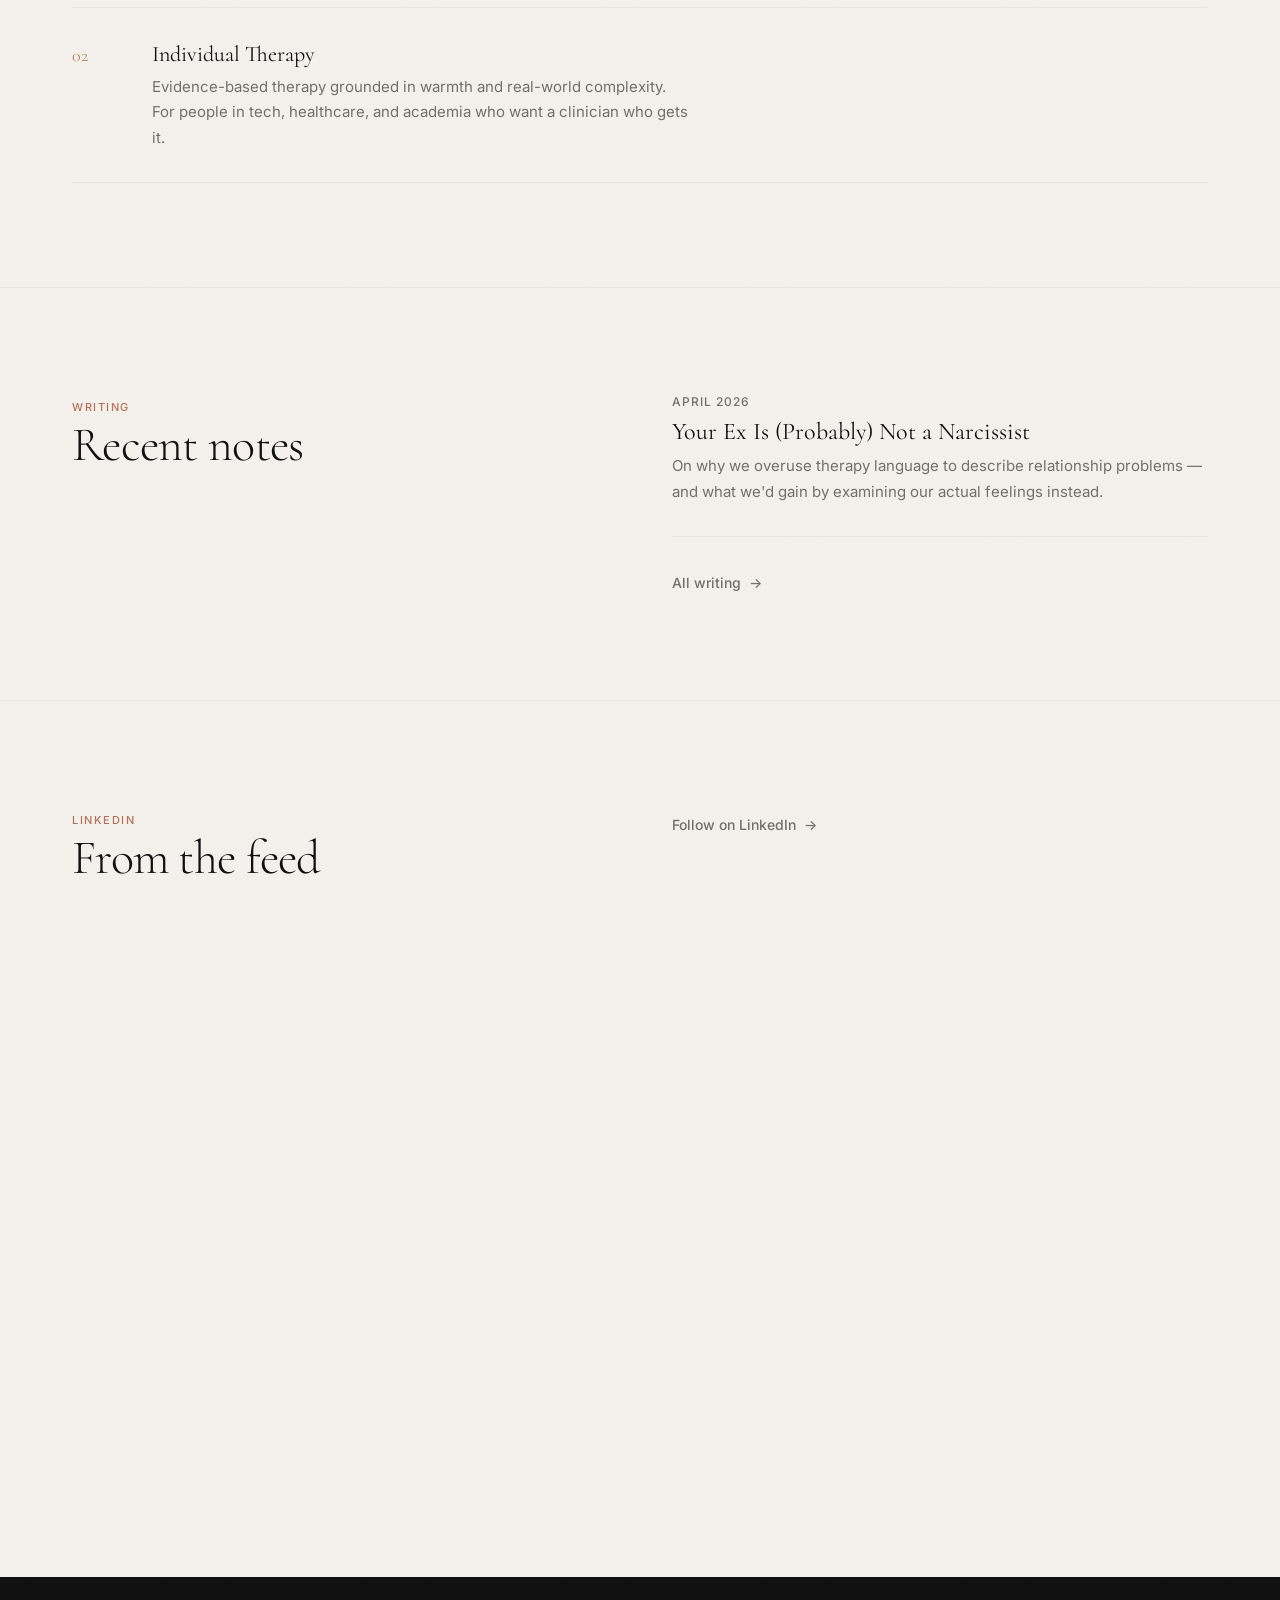
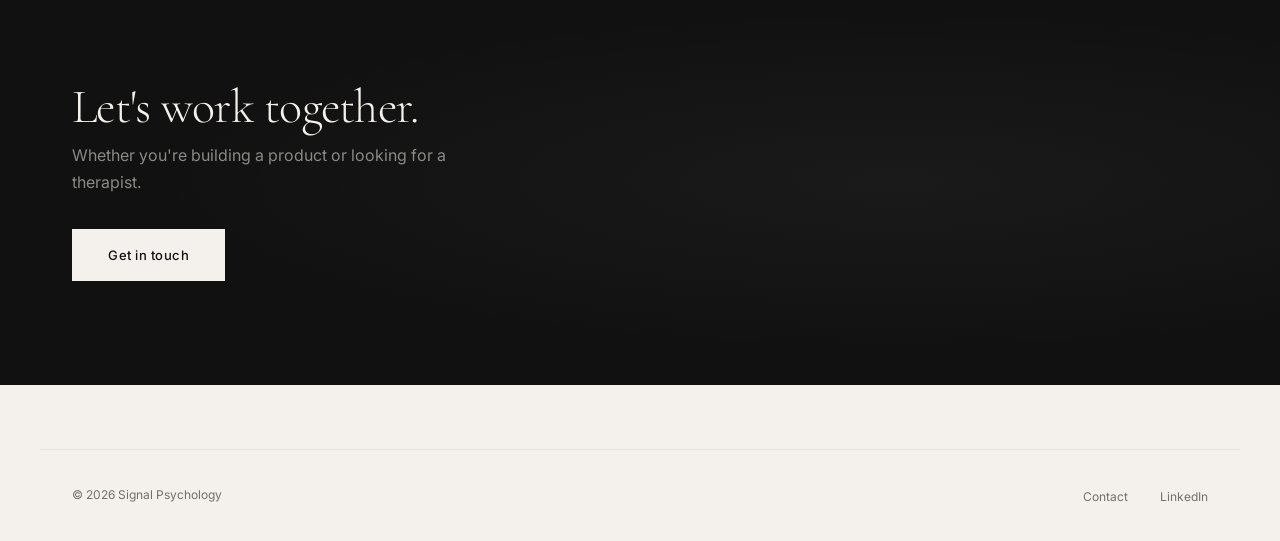
==== commit 237c06fe: "Real blog posts, contact form, remove email links" ====
--- a/index.html
+++ b/index.html
@@ -142,8 +142,8 @@
           <ul class="post-list">
             <li class="post-item" style="padding-top: 0;">
               <p class="post-item__date">April 2026</p>
-              <h3><a href="blog/sample-post.html">When the product is the intervention</a></h3>
-              <p class="post-item__excerpt">On the gap between what health tech promises and what the evidence actually supports — and why that gap matters.</p>
+              <h3><a href="https://www.talktoash.com/posts/your-ex-is-(probably)-not-a-narcissist" target="_blank" rel="noopener">Your Ex Is (Probably) Not a Narcissist</a></h3>
+              <p class="post-item__excerpt">On why we overuse therapy language to describe relationship problems — and what we'd gain by examining our actual feelings instead.</p>
             </li>
           </ul>
           <div style="margin-top: var(--space-md);">
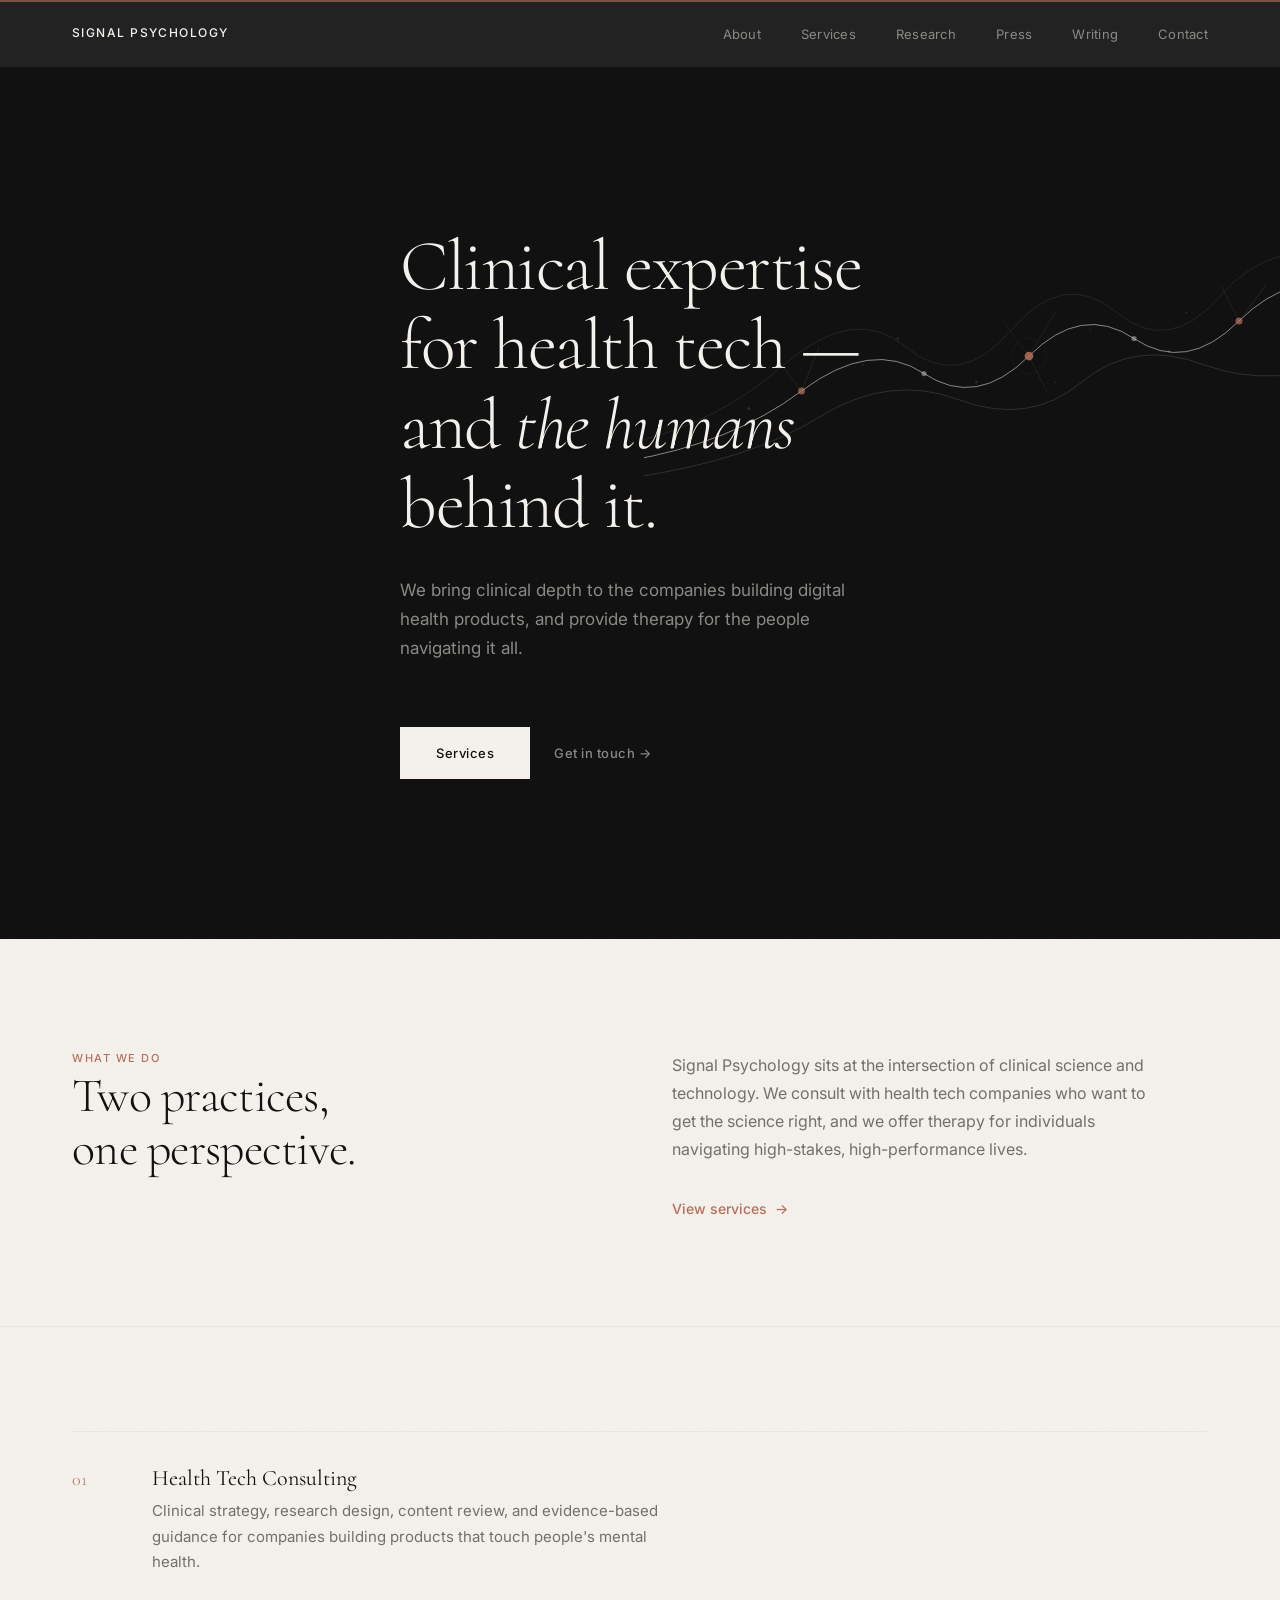
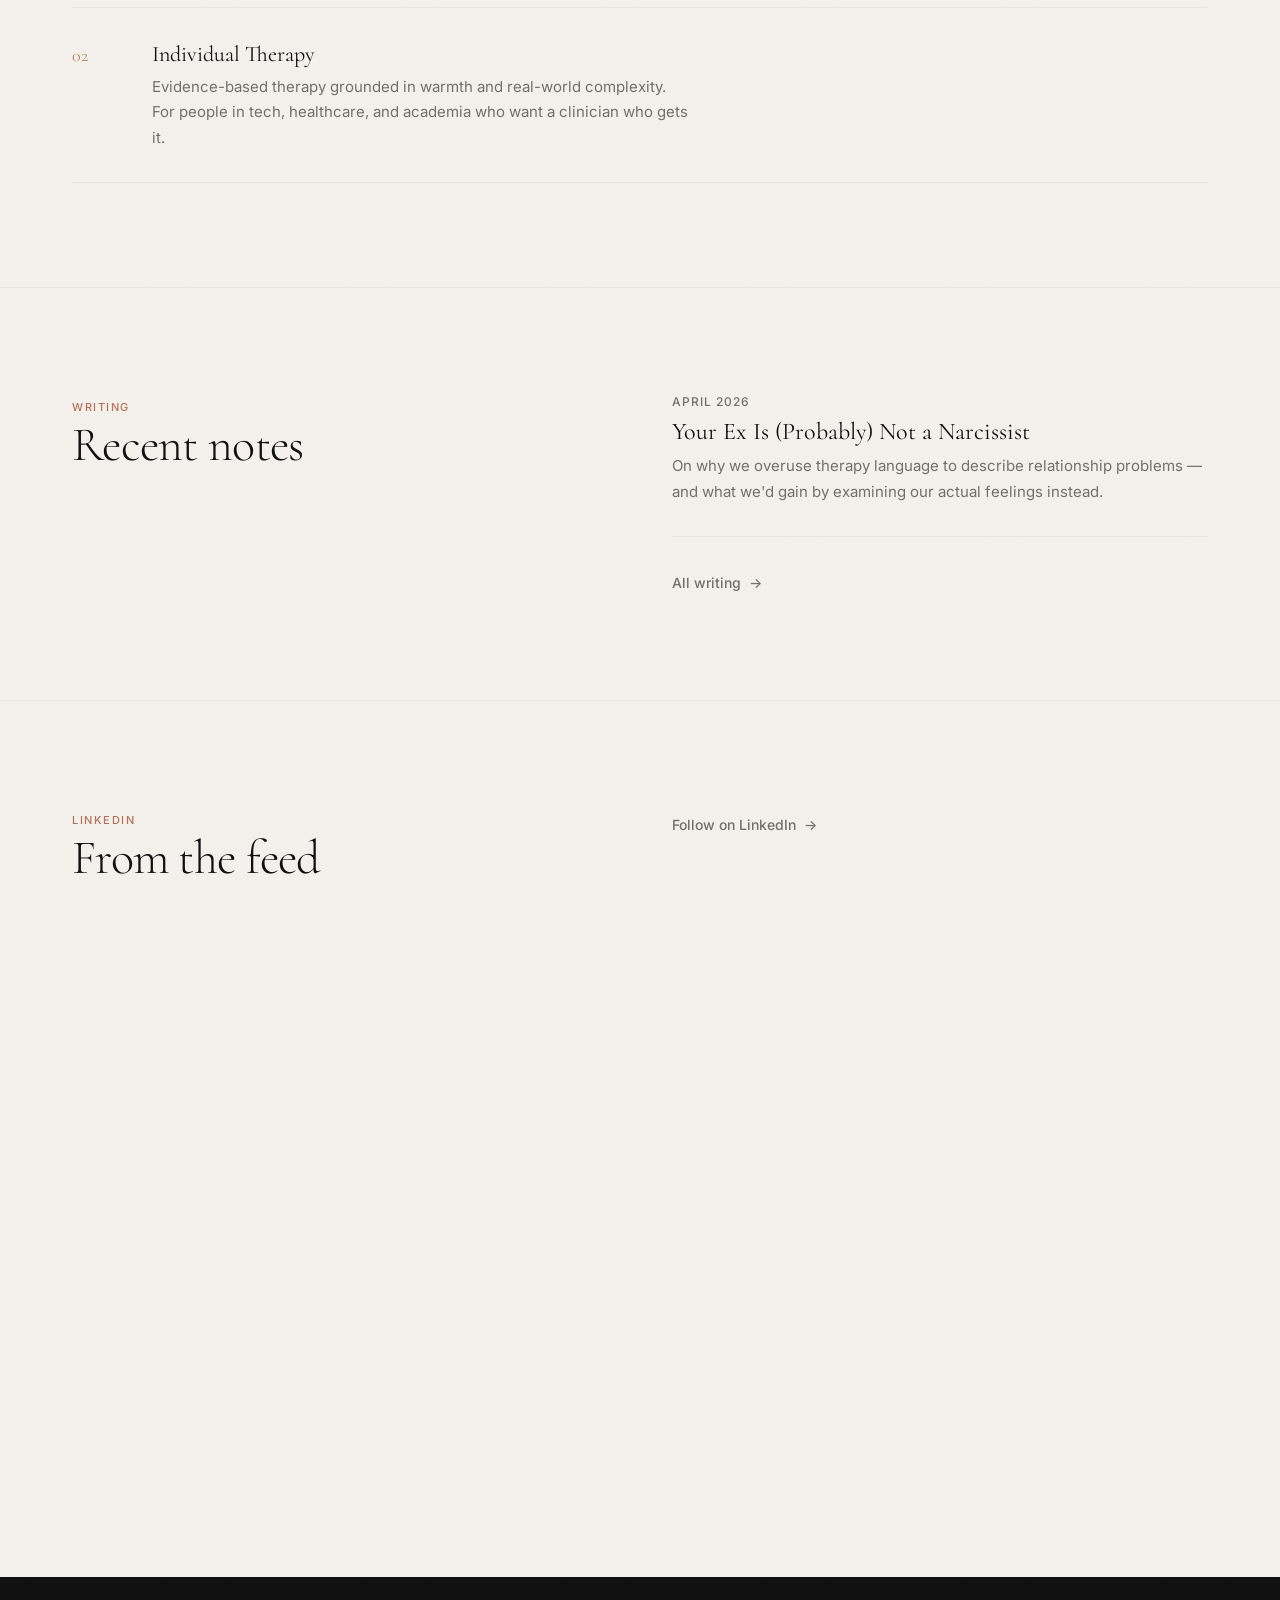
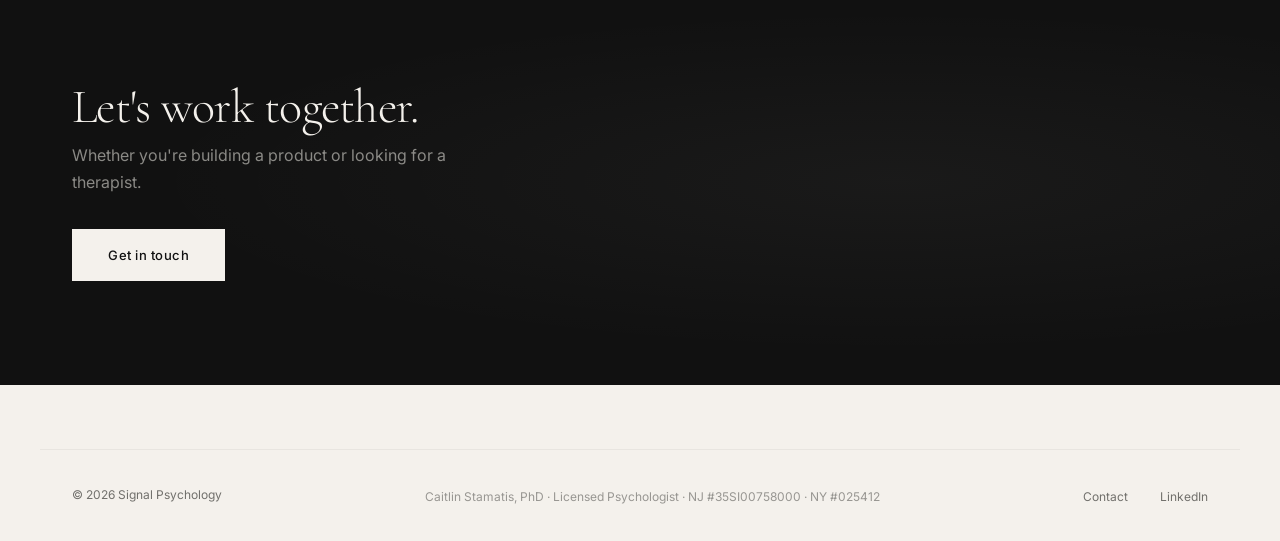
==== commit 91292d8a: "Add license numbers, testimonial, and Dr. title" ====
--- a/index.html
+++ b/index.html
@@ -195,6 +195,7 @@
   <footer class="footer">
     <div class="container">
       <p class="footer__copy">&copy; 2026 Signal Psychology</p>
+      <p style="font-size: 0.75rem; color: var(--text-muted); opacity: 0.7; margin-top: 0.25rem;">Caitlin Stamatis, PhD · Licensed Psychologist · NJ #35SI00758000 · NY #025412</p>
       <ul class="footer__links">
         <li><a href="contact.html">Contact</a></li>
         <li><a href="https://linkedin.com" target="_blank" rel="noopener">LinkedIn</a></li>
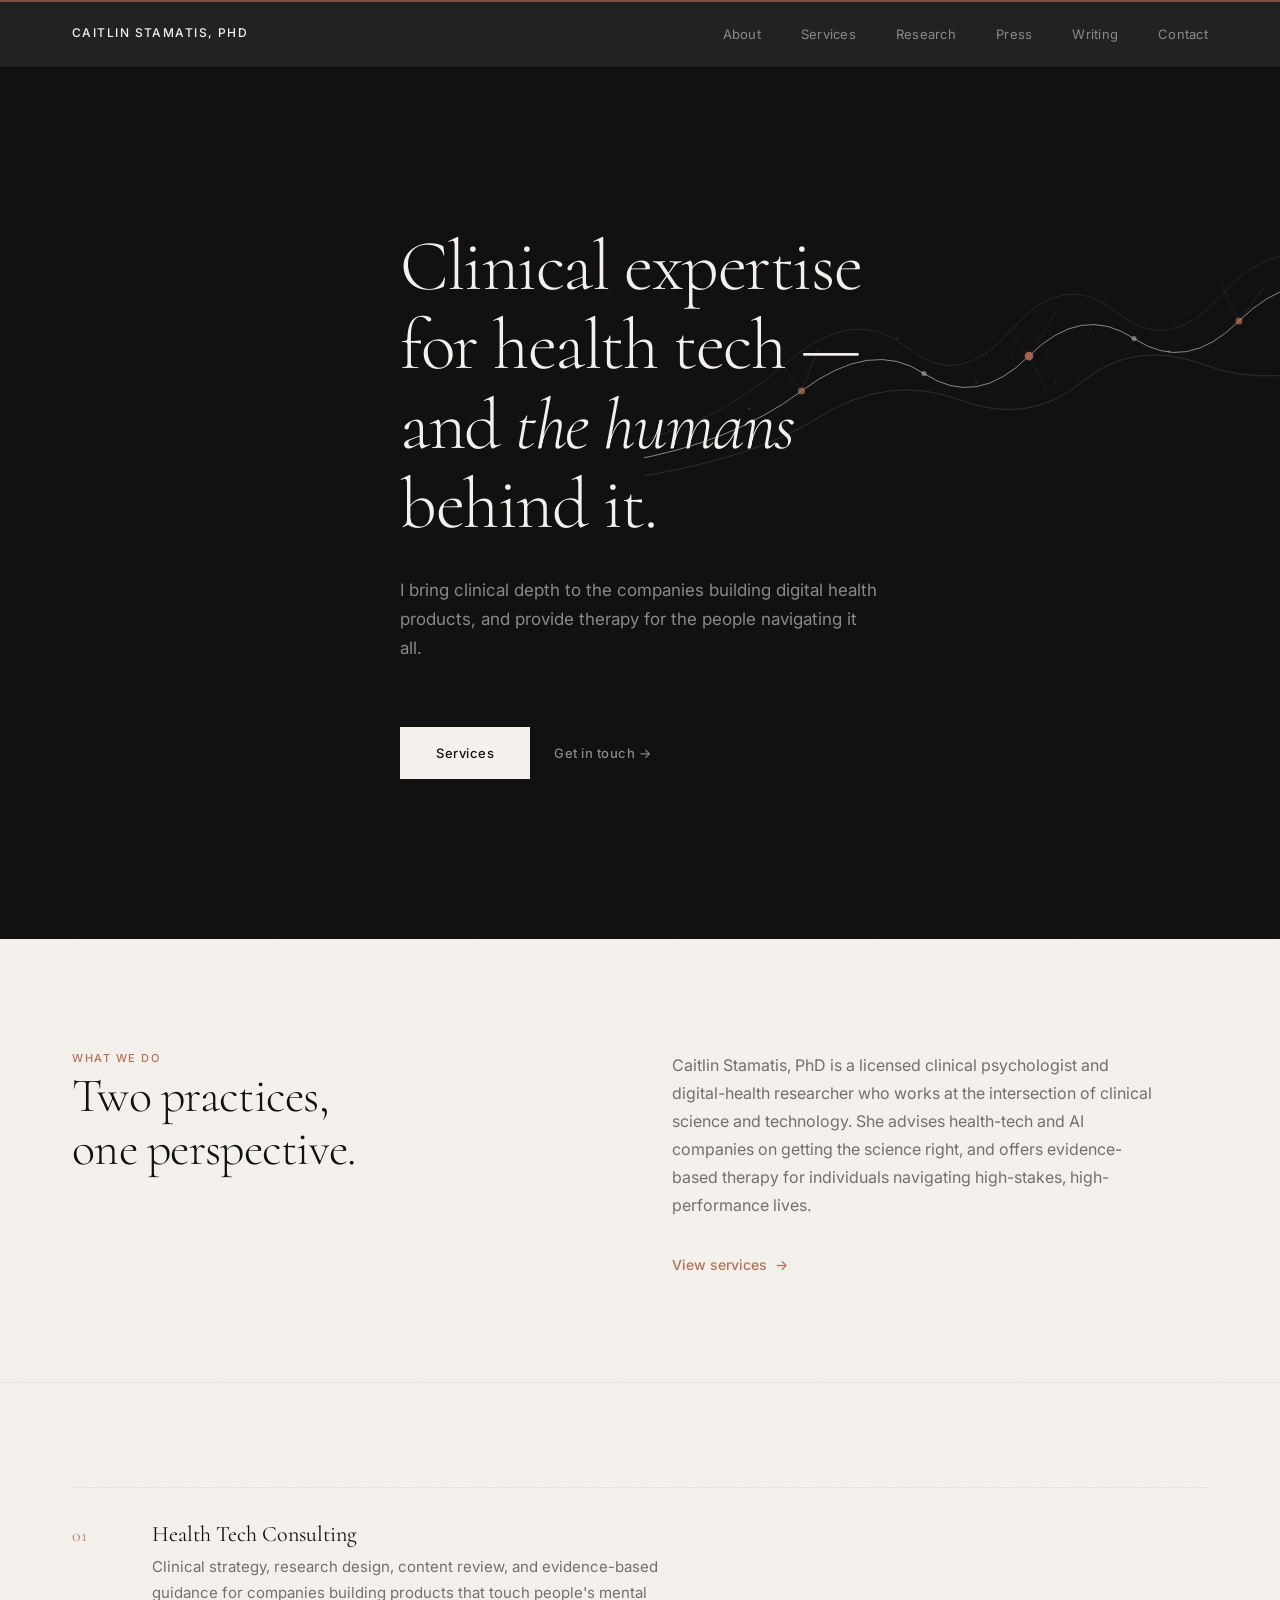
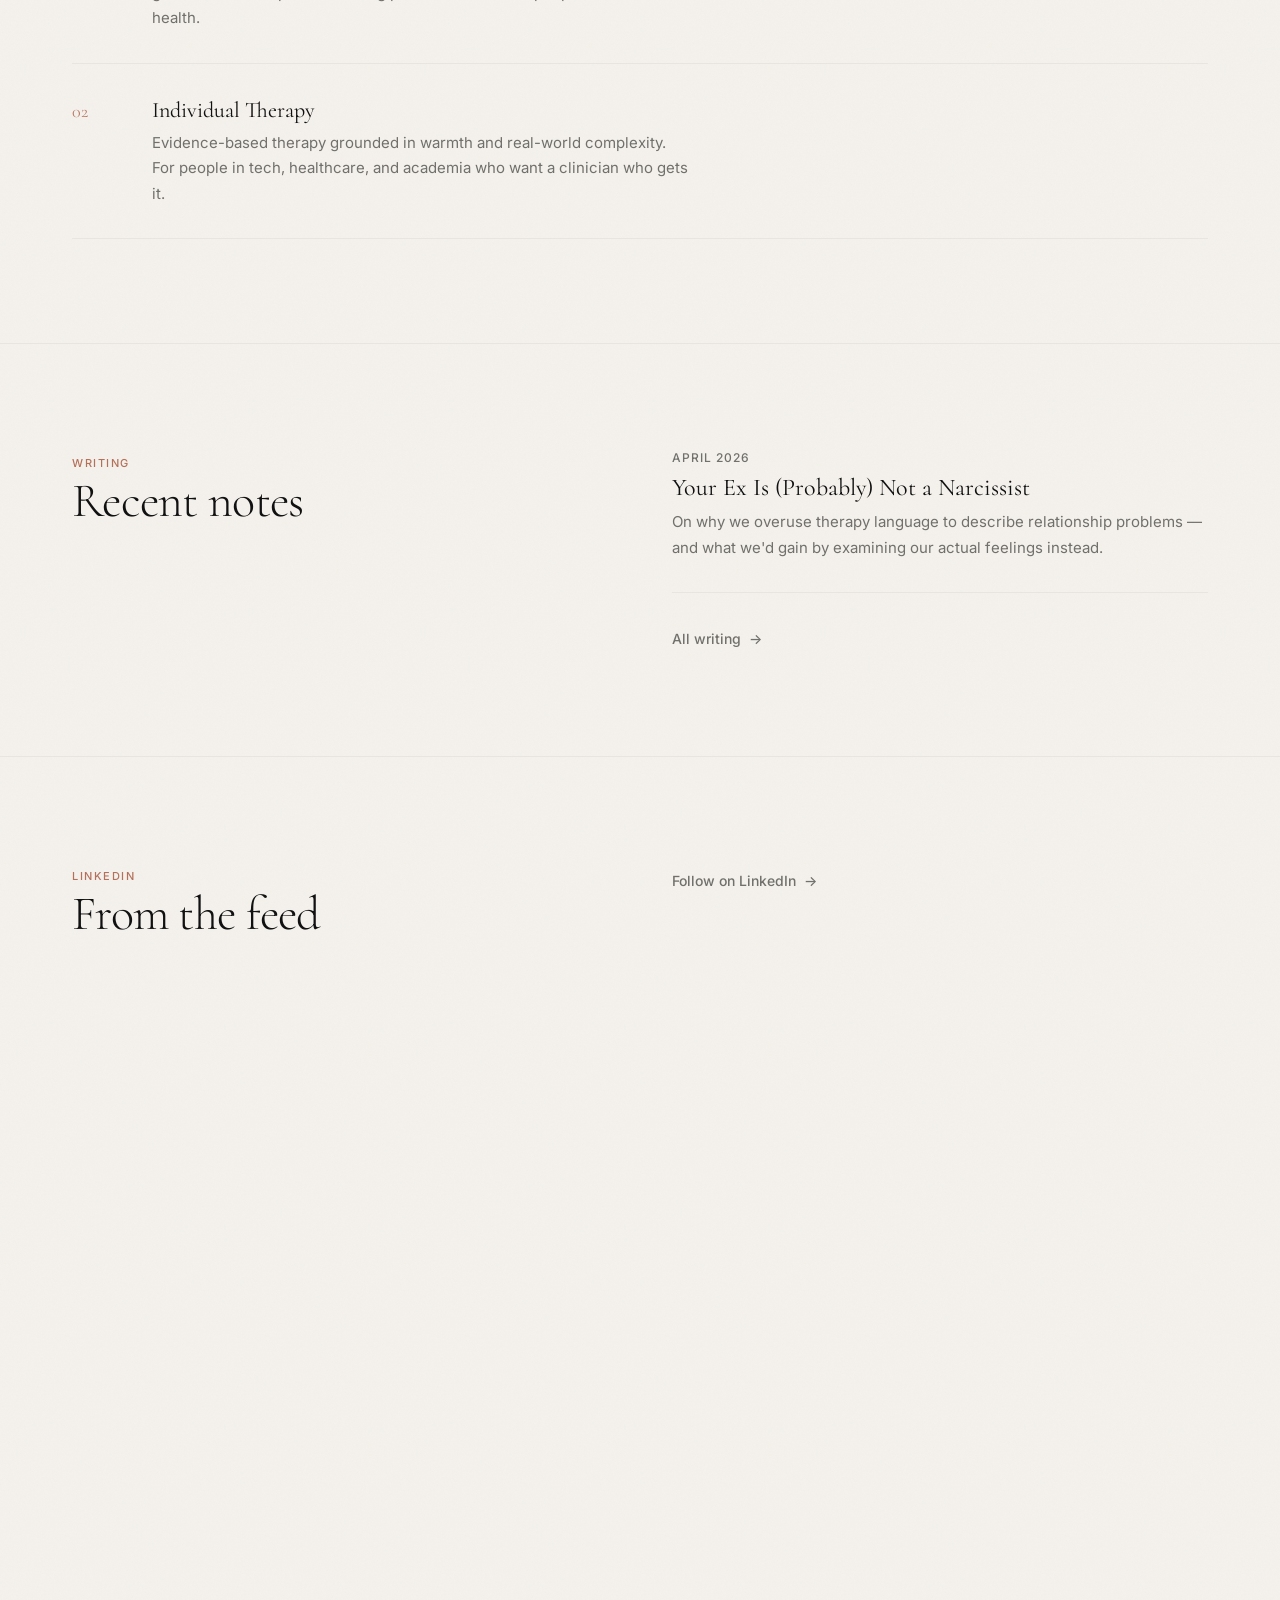
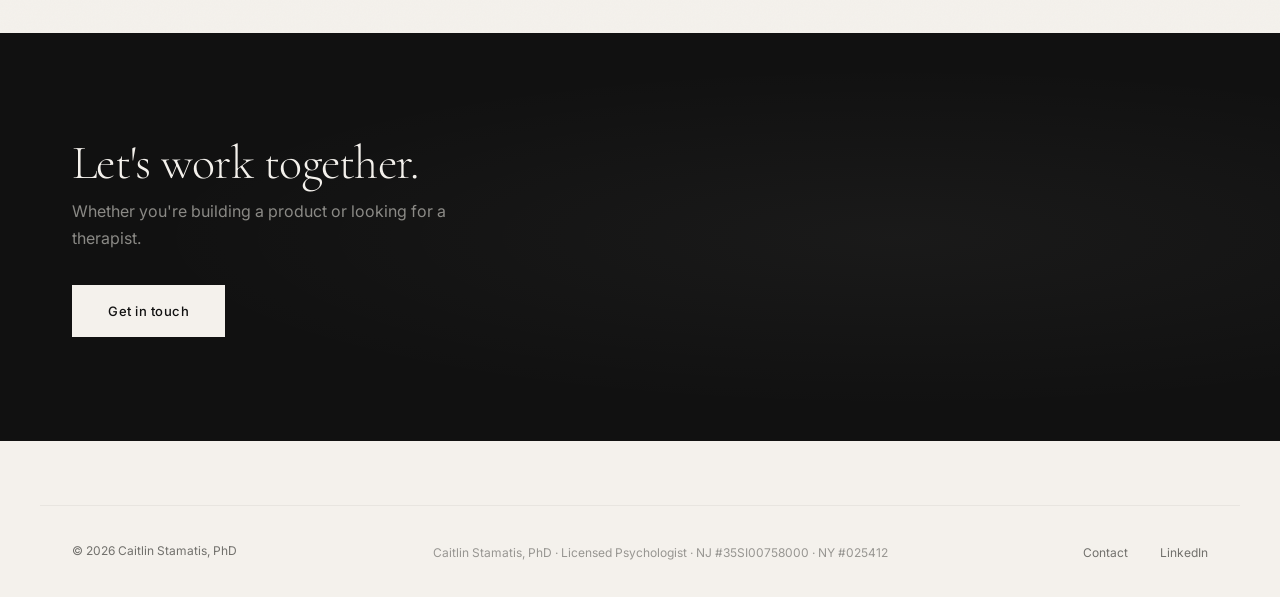
==== commit 6d1e8cc4: "Add files via upload" ====
--- a/index.html
+++ b/index.html
@@ -3,9 +3,10 @@
 <head>
   <meta charset="UTF-8">
   <meta name="viewport" content="width=device-width, initial-scale=1.0">
+  <meta name="author" content="Caitlin Stamatis, PhD">
   <link rel="icon" href="img/favicon.svg" type="image/svg+xml">
-  <title>Signal Psychology</title>
-  <meta name="description" content="Clinical expertise for health tech — and the humans behind it.">
+  <title>Caitlin Stamatis, PhD — Clinical Psychologist &amp; Health-Tech Advisor</title>
+  <meta name="description" content="Caitlin Stamatis, PhD is a licensed clinical psychologist and digital-health researcher who advises AI and health-tech companies on clinical strategy and evidence, and provides evidence-based therapy to adults in high-performance fields.">
   <link rel="stylesheet" href="css/style.css">
   <style>
     .hero--dark { position: relative; overflow: hidden; }
@@ -60,12 +61,54 @@
       opacity: 0.5;
     }
   </style>
+  <link rel="canonical" href="https://drstamatis.com/">
+  <meta property="og:site_name" content="Caitlin Stamatis, PhD">
+  <meta property="og:type" content="profile">
+  <meta property="og:url" content="https://drstamatis.com/">
+  <meta property="og:title" content="Caitlin Stamatis, PhD — Clinical Psychologist &amp; Health-Tech Advisor">
+  <meta property="og:description" content="Caitlin Stamatis, PhD is a licensed clinical psychologist and digital-health researcher who advises AI and health-tech companies on clinical strategy and evidence, and provides evidence-based therapy to adults in high-performance fields.">
+  <meta property="og:image" content="https://drstamatis.com/img/headshot.jpg">
+  <meta name="twitter:card" content="summary_large_image">
+  <meta name="twitter:title" content="Caitlin Stamatis, PhD — Clinical Psychologist &amp; Health-Tech Advisor">
+  <meta name="twitter:description" content="Caitlin Stamatis, PhD is a licensed clinical psychologist and digital-health researcher who advises AI and health-tech companies on clinical strategy and evidence, and provides evidence-based therapy to adults in high-performance fields.">
+  <meta name="twitter:image" content="https://drstamatis.com/img/headshot.jpg">
+  <script type="application/ld+json">
+  {
+    "@context": "https://schema.org",
+    "@type": "Person",
+    "@id": "https://drstamatis.com/#caitlin",
+    "name": "Caitlin Stamatis",
+    "honorificSuffix": "PhD",
+    "jobTitle": "Clinical Psychologist & Digital Health Researcher",
+    "description": "Licensed clinical psychologist and digital-health researcher who advises AI and health-tech companies on clinical strategy and evidence, and provides therapy to adults in high-performance fields.",
+    "url": "https://drstamatis.com/",
+    "image": "https://drstamatis.com/img/headshot.jpg",
+    "worksFor": {"@type": "Organization", "name": "Slingshot AI"},
+    "alumniOf": [
+      {"@type": "CollegeOrUniversity", "name": "University of Miami"},
+      {"@type": "CollegeOrUniversity", "name": "Weill Cornell Medicine"},
+      {"@type": "CollegeOrUniversity", "name": "Columbia University"},
+      {"@type": "CollegeOrUniversity", "name": "Autonomous University of Barcelona"}
+    ],
+    "knowsAbout": ["Digital mental health","AI safety in mental health","Digital therapeutics","Clinical evidence standards","Anxiety","Depression","ADHD"],
+    "hasCredential": "Licensed Psychologist (NJ #35SI00758000, NY #025412)",
+    "workLocation": {"@type": "Place", "address": {"@type": "PostalAddress", "addressLocality": "Jersey City", "addressRegion": "NJ", "addressCountry": "US"}},
+    "affiliation": {"@type": "Organization", "name": "Northwestern University Feinberg School of Medicine"},
+    "hasOccupation": {"@type": "Occupation", "name": "Clinical Psychologist"},
+    "sameAs": [
+      "https://www.linkedin.com/in/cstamatis/",
+      "https://scholar.google.com/citations?user=DkkecTkAAAAJ&hl=en",
+      "https://www.researchgate.net/profile/Caitlin-Stamatis",
+      "https://osf.io/xkrh3/"
+    ]
+  }
+  </script>
 </head>
 <body>
 
   <nav class="nav nav--dark">
     <div class="container">
-      <a href="index.html" class="nav__logo">Signal Psychology</a>
+      <a href="index.html" class="nav__logo">Caitlin Stamatis, PhD</a>
       <ul class="nav__links" id="navLinks">
         <li><a href="about.html">About</a></li>
         <li><a href="services.html">Services</a></li>
@@ -84,7 +127,7 @@
     <img src="img/illust-signal.svg" alt="" class="hero__ornament" aria-hidden="true">
     <div class="container">
       <h1 class="reveal">Clinical expertise<br>for health tech —<br>and <em>the humans</em><br>behind it.</h1>
-      <p class="hero__sub reveal reveal-d1">We bring clinical depth to the companies building digital health products, and provide therapy for the people navigating it all.</p>
+      <p class="hero__sub reveal reveal-d1">I bring clinical depth to the companies building digital health products, and provide therapy for the people navigating it all.</p>
       <div class="hero__actions reveal reveal-d2">
         <a href="services.html" class="btn btn--white">Services</a>
         <a href="contact.html" class="btn btn--ghost">Get in touch</a>
@@ -101,7 +144,7 @@
           <h2>Two practices,<br>one perspective.</h2>
         </div>
         <div style="padding-top: 0.5rem;">
-          <p style="color: var(--text-muted); max-width: 480px; line-height: 1.75; margin-bottom: var(--space-md);">Signal Psychology sits at the intersection of clinical science and technology. We consult with health tech companies who want to get the science right, and we offer therapy for individuals navigating high-stakes, high-performance lives.</p>
+          <p style="color: var(--text-muted); max-width: 480px; line-height: 1.75; margin-bottom: var(--space-md);">Caitlin Stamatis, PhD is a licensed clinical psychologist and digital-health researcher who works at the intersection of clinical science and technology. She advises health-tech and AI companies on getting the science right, and offers evidence-based therapy for individuals navigating high-stakes, high-performance lives.</p>
           <a href="services.html" class="link-arrow">View services</a>
         </div>
       </div>
@@ -194,11 +237,11 @@
 
   <footer class="footer">
     <div class="container">
-      <p class="footer__copy">&copy; 2026 Signal Psychology</p>
+      <p class="footer__copy">&copy; 2026 Caitlin Stamatis, PhD</p>
       <p style="font-size: 0.75rem; color: var(--text-muted); opacity: 0.7; margin-top: 0.25rem;">Caitlin Stamatis, PhD · Licensed Psychologist · NJ #35SI00758000 · NY #025412</p>
       <ul class="footer__links">
         <li><a href="contact.html">Contact</a></li>
-        <li><a href="https://linkedin.com" target="_blank" rel="noopener">LinkedIn</a></li>
+        <li><a href="https://www.linkedin.com/in/cstamatis/" target="_blank" rel="noopener">LinkedIn</a></li>
       </ul>
     </div>
   </footer>
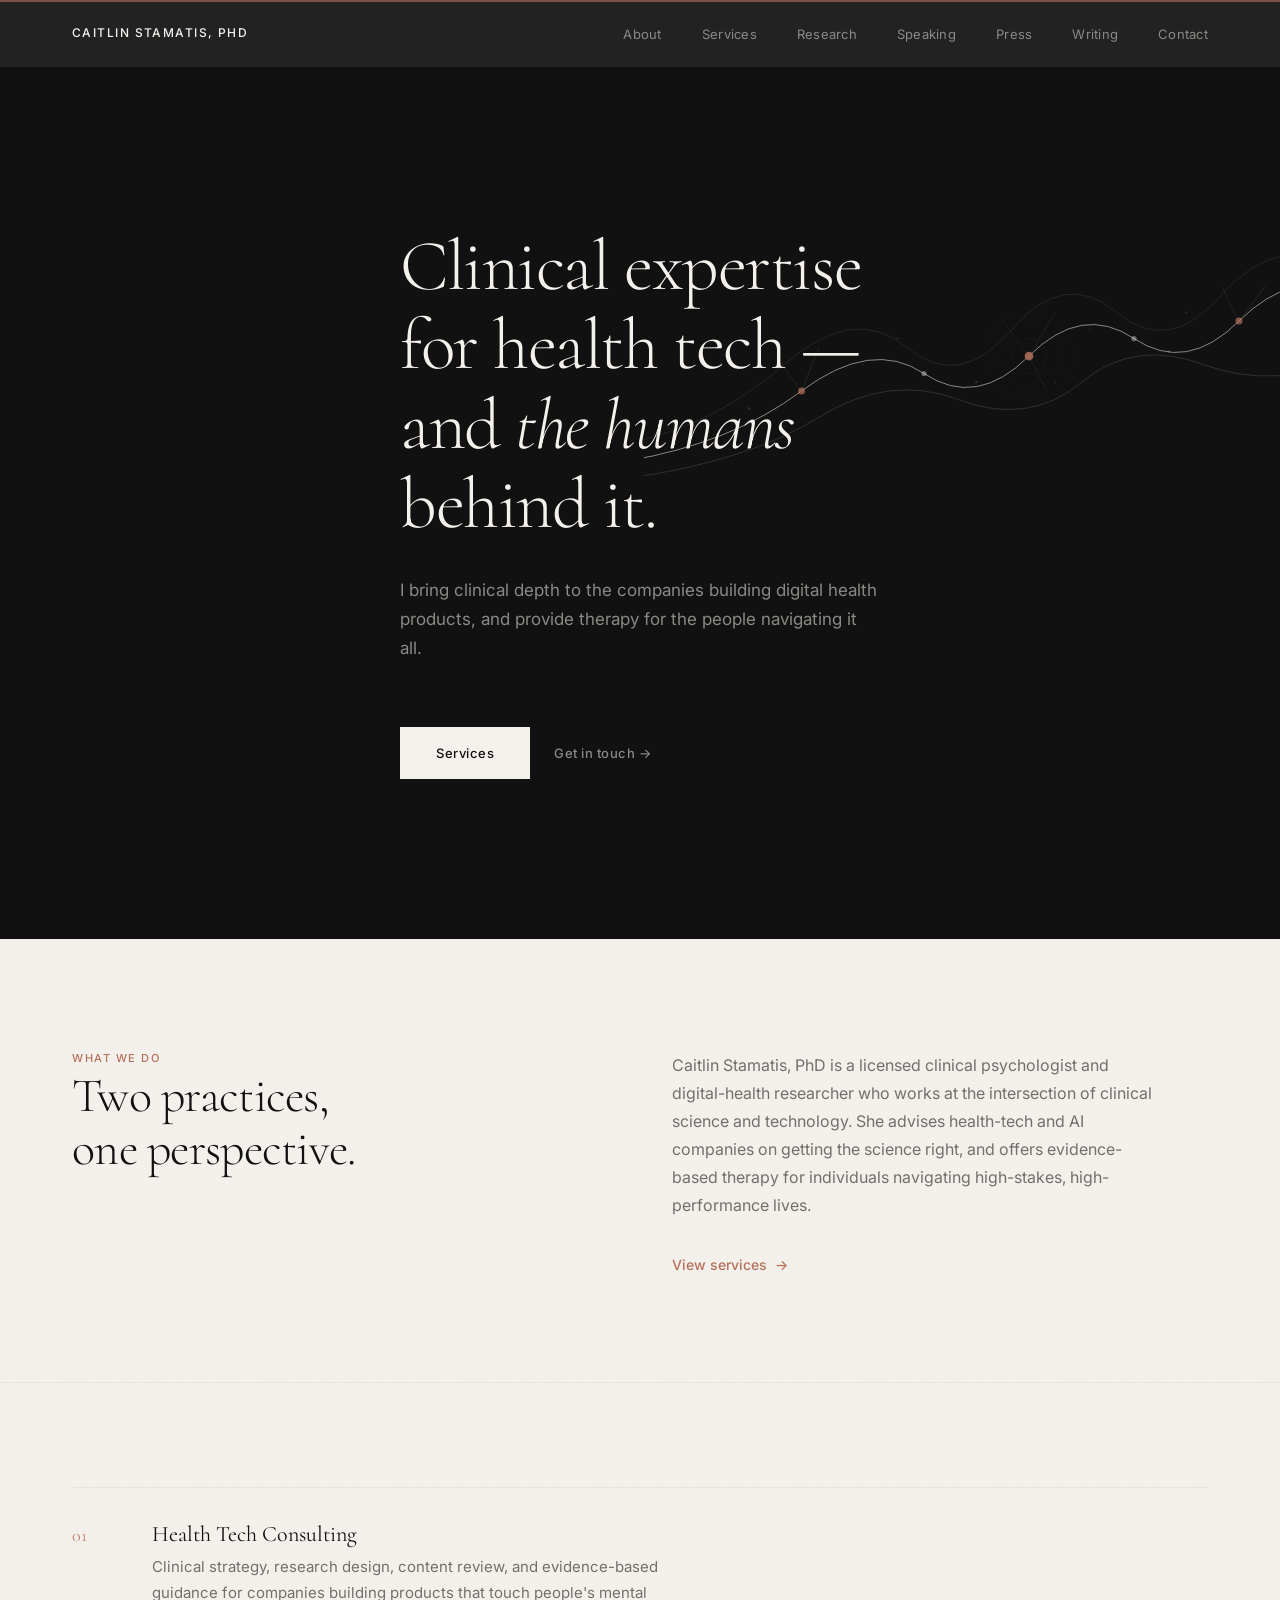
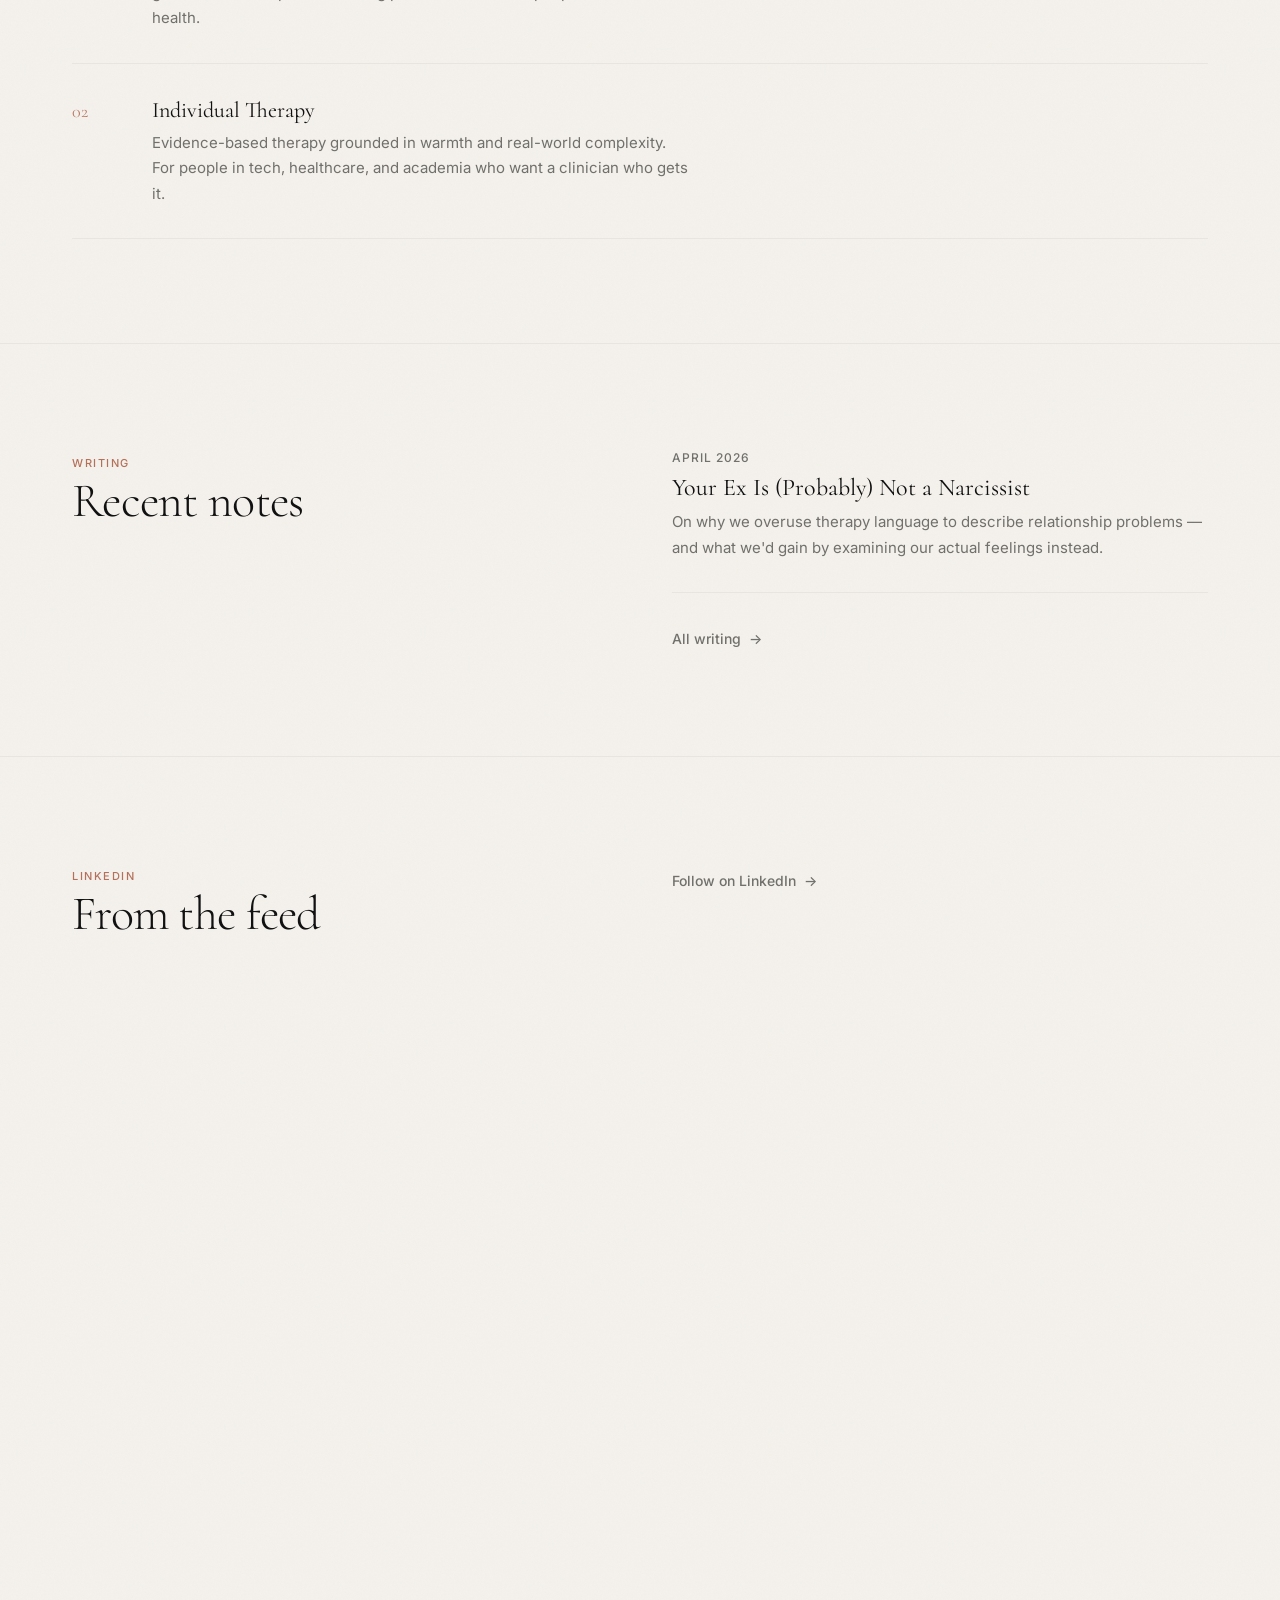
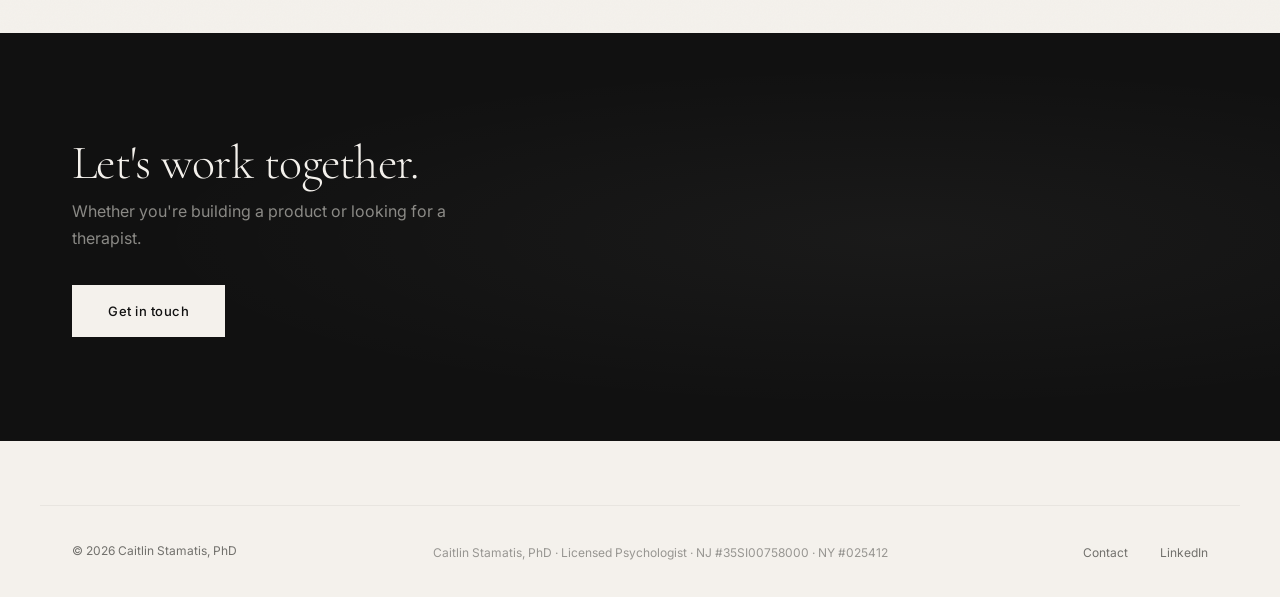
==== commit d534817b: "Add files via upload" ====
--- a/index.html
+++ b/index.html
@@ -97,6 +97,7 @@
     "hasOccupation": {"@type": "Occupation", "name": "Clinical Psychologist"},
     "sameAs": [
       "https://www.linkedin.com/in/cstamatis/",
+      "https://app.qwoted.com/sources/caitlin-stamatis",
       "https://scholar.google.com/citations?user=DkkecTkAAAAJ&hl=en",
       "https://www.researchgate.net/profile/Caitlin-Stamatis",
       "https://osf.io/xkrh3/"
@@ -113,6 +114,7 @@
         <li><a href="about.html">About</a></li>
         <li><a href="services.html">Services</a></li>
         <li><a href="research.html">Research</a></li>
+        <li><a href="speaking.html">Speaking</a></li>
         <li><a href="press.html">Press</a></li>
         <li><a href="blog.html">Writing</a></li>
         <li><a href="contact.html">Contact</a></li>
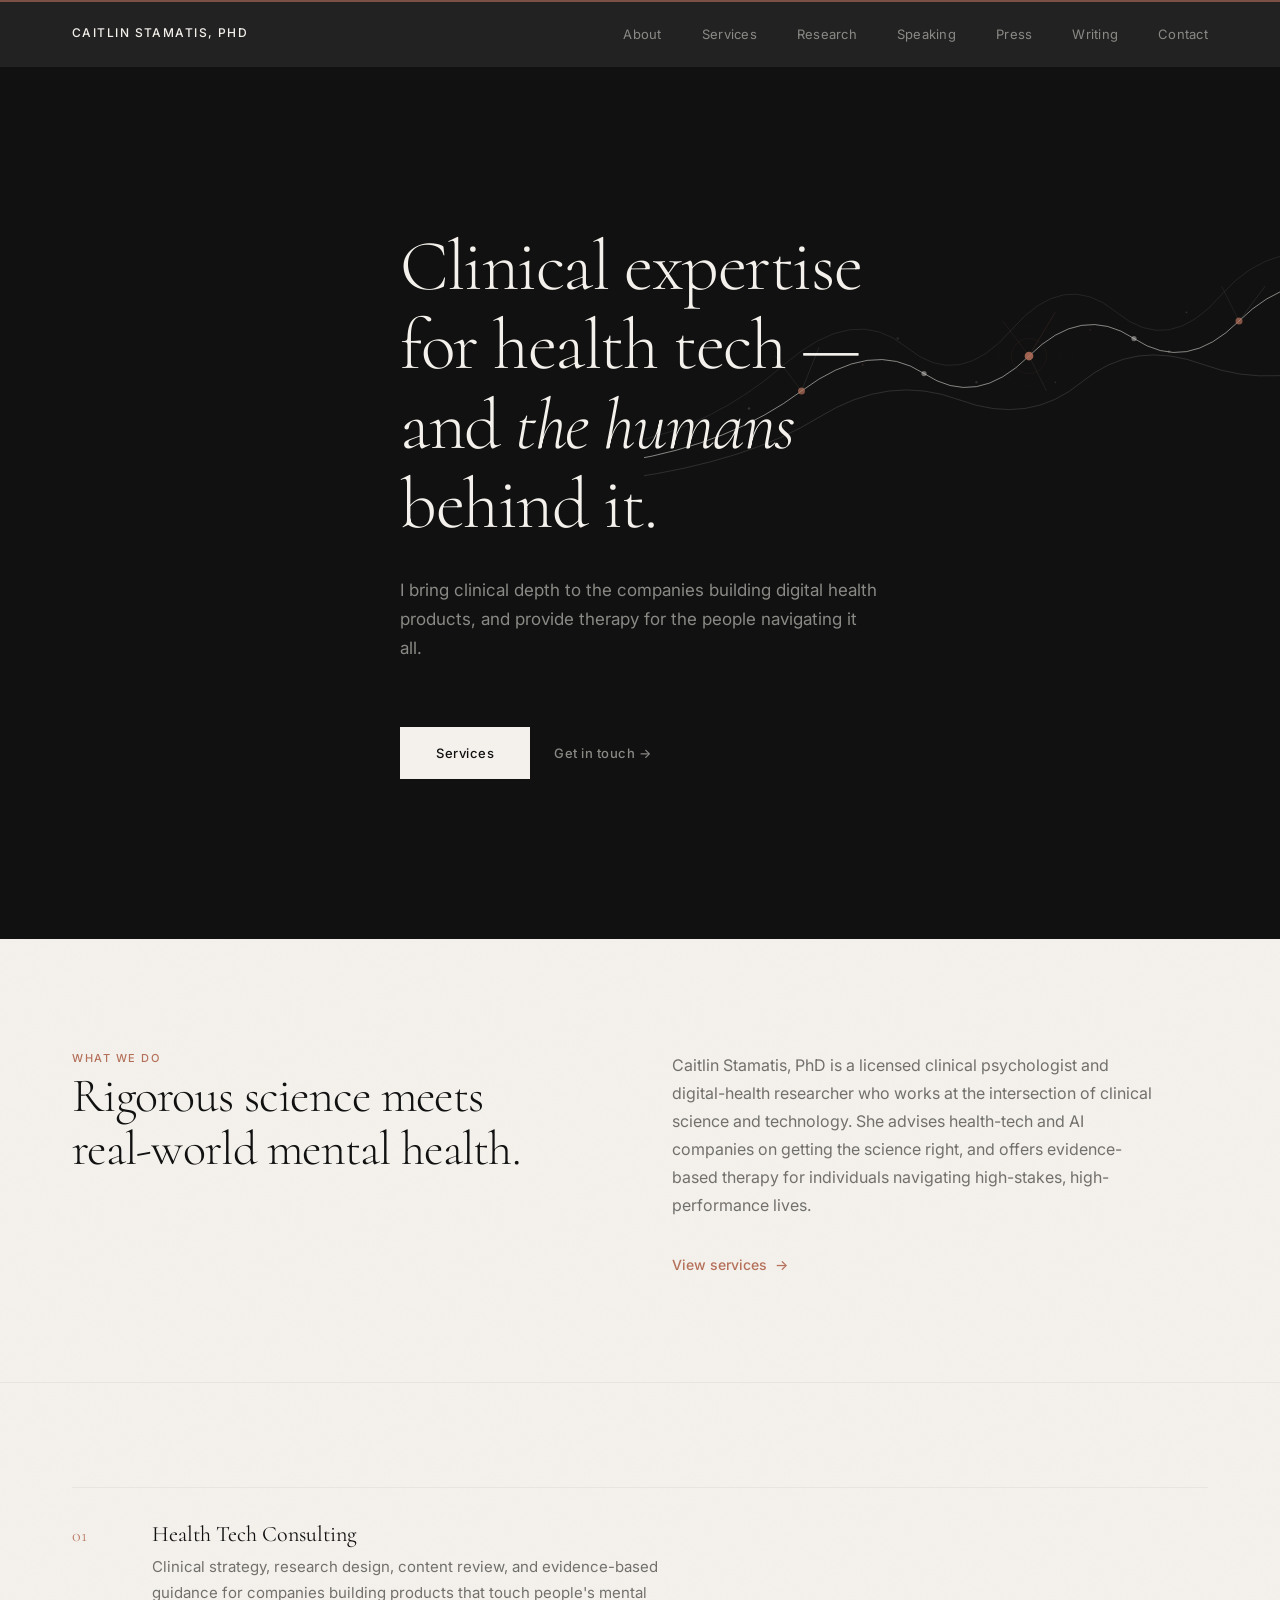
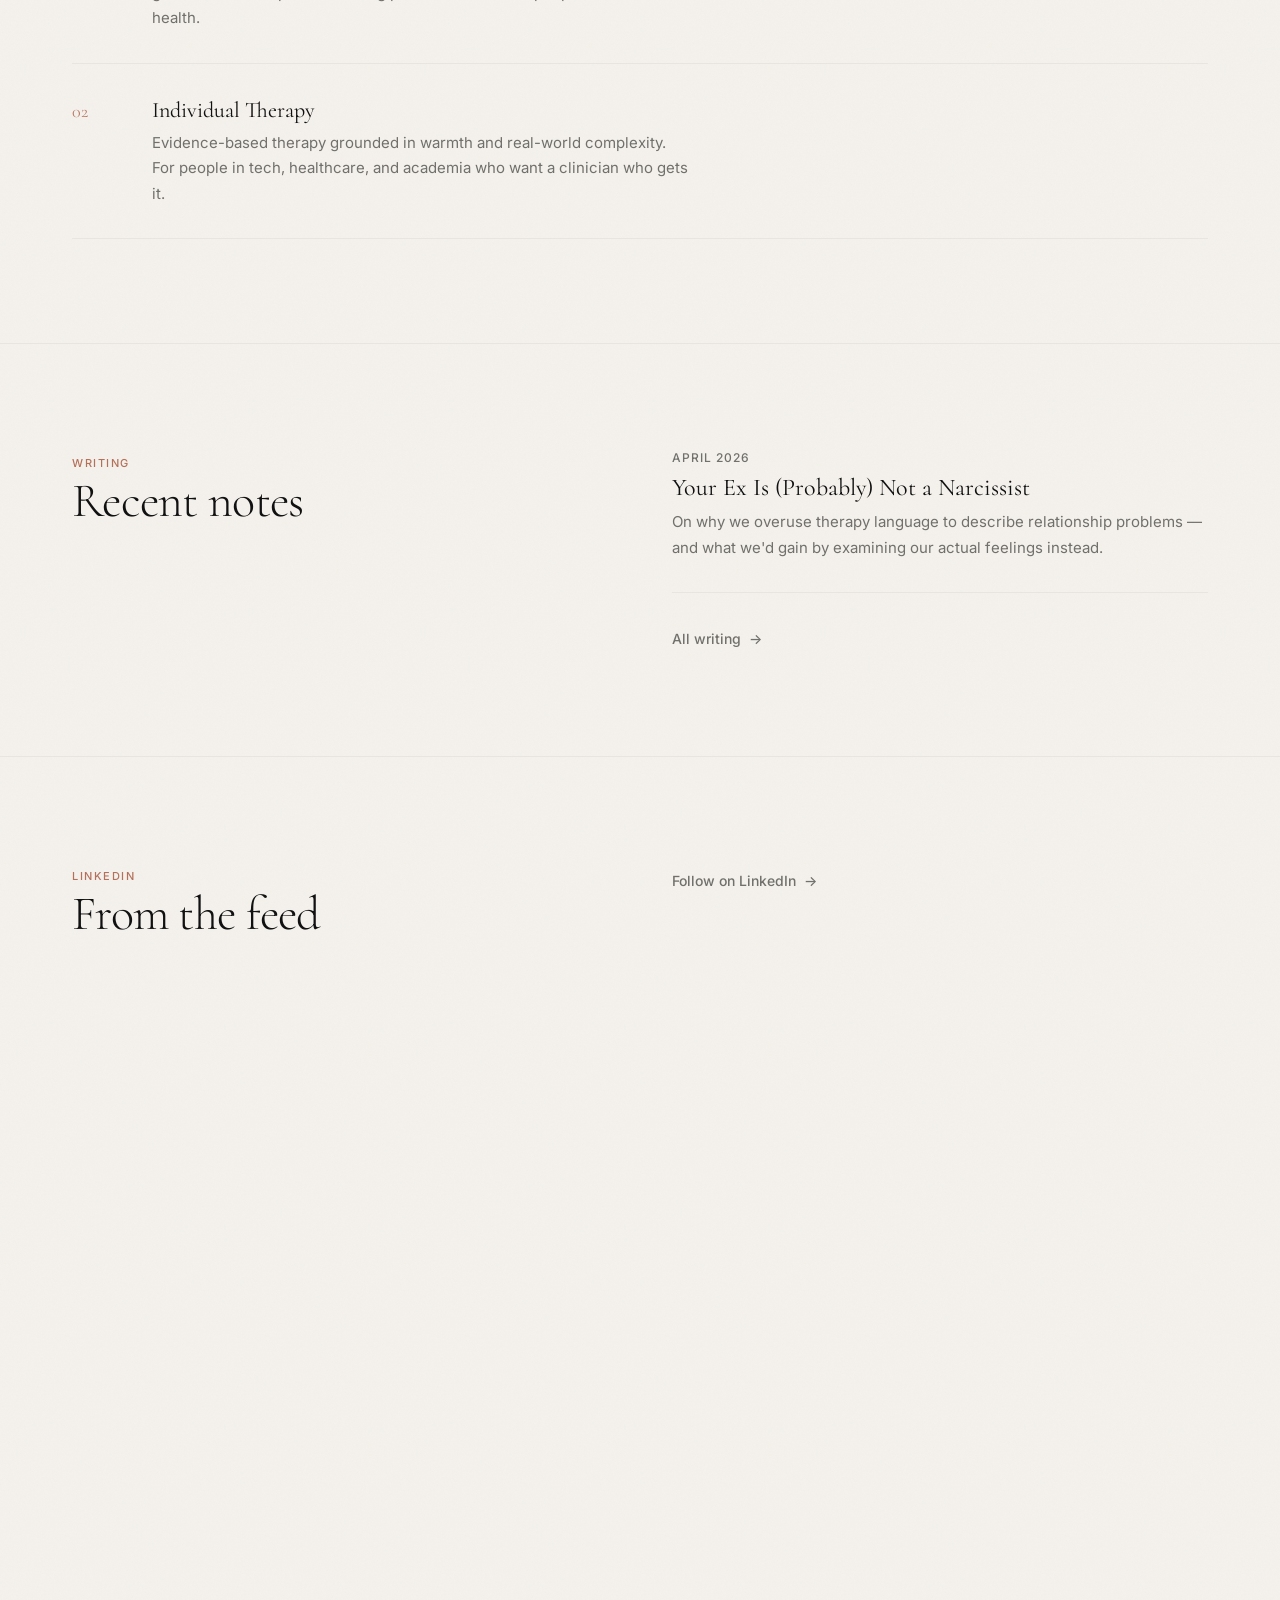
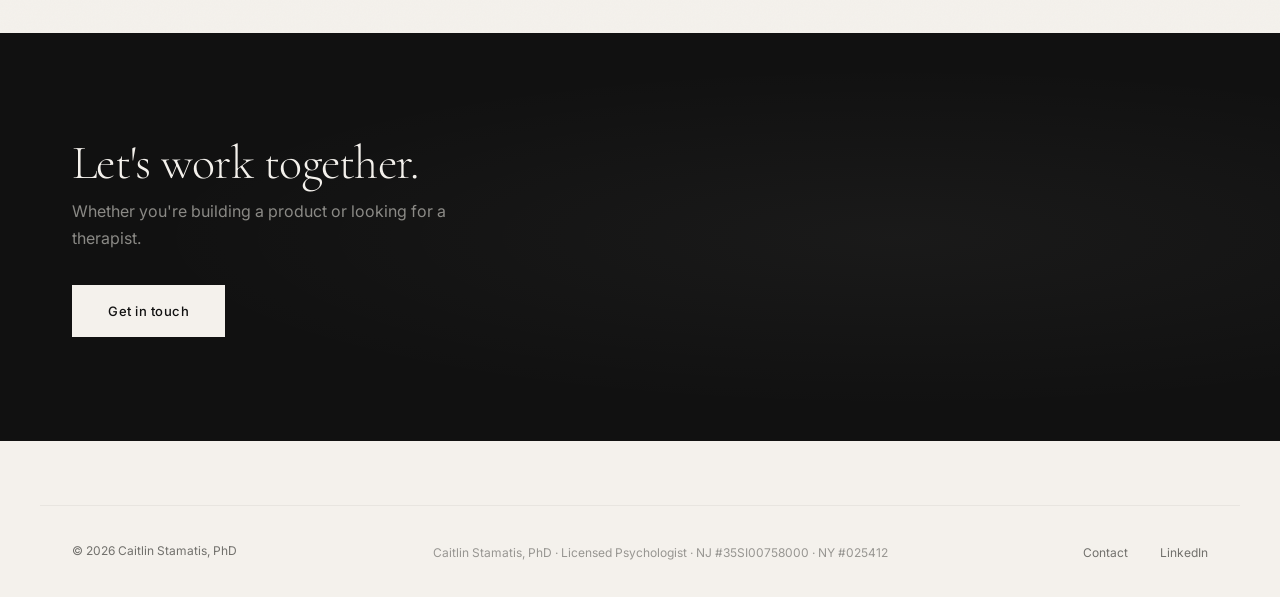
==== commit f2ddbcf5: "Add files via upload" ====
--- a/index.html
+++ b/index.html
@@ -143,7 +143,7 @@
       <div class="split">
         <div>
           <span class="eyebrow">What we do</span>
-          <h2>Two practices,<br>one perspective.</h2>
+          <h2>Rigorous science meets<br>real-world mental health.</h2>
         </div>
         <div style="padding-top: 0.5rem;">
           <p style="color: var(--text-muted); max-width: 480px; line-height: 1.75; margin-bottom: var(--space-md);">Caitlin Stamatis, PhD is a licensed clinical psychologist and digital-health researcher who works at the intersection of clinical science and technology. She advises health-tech and AI companies on getting the science right, and offers evidence-based therapy for individuals navigating high-stakes, high-performance lives.</p>
